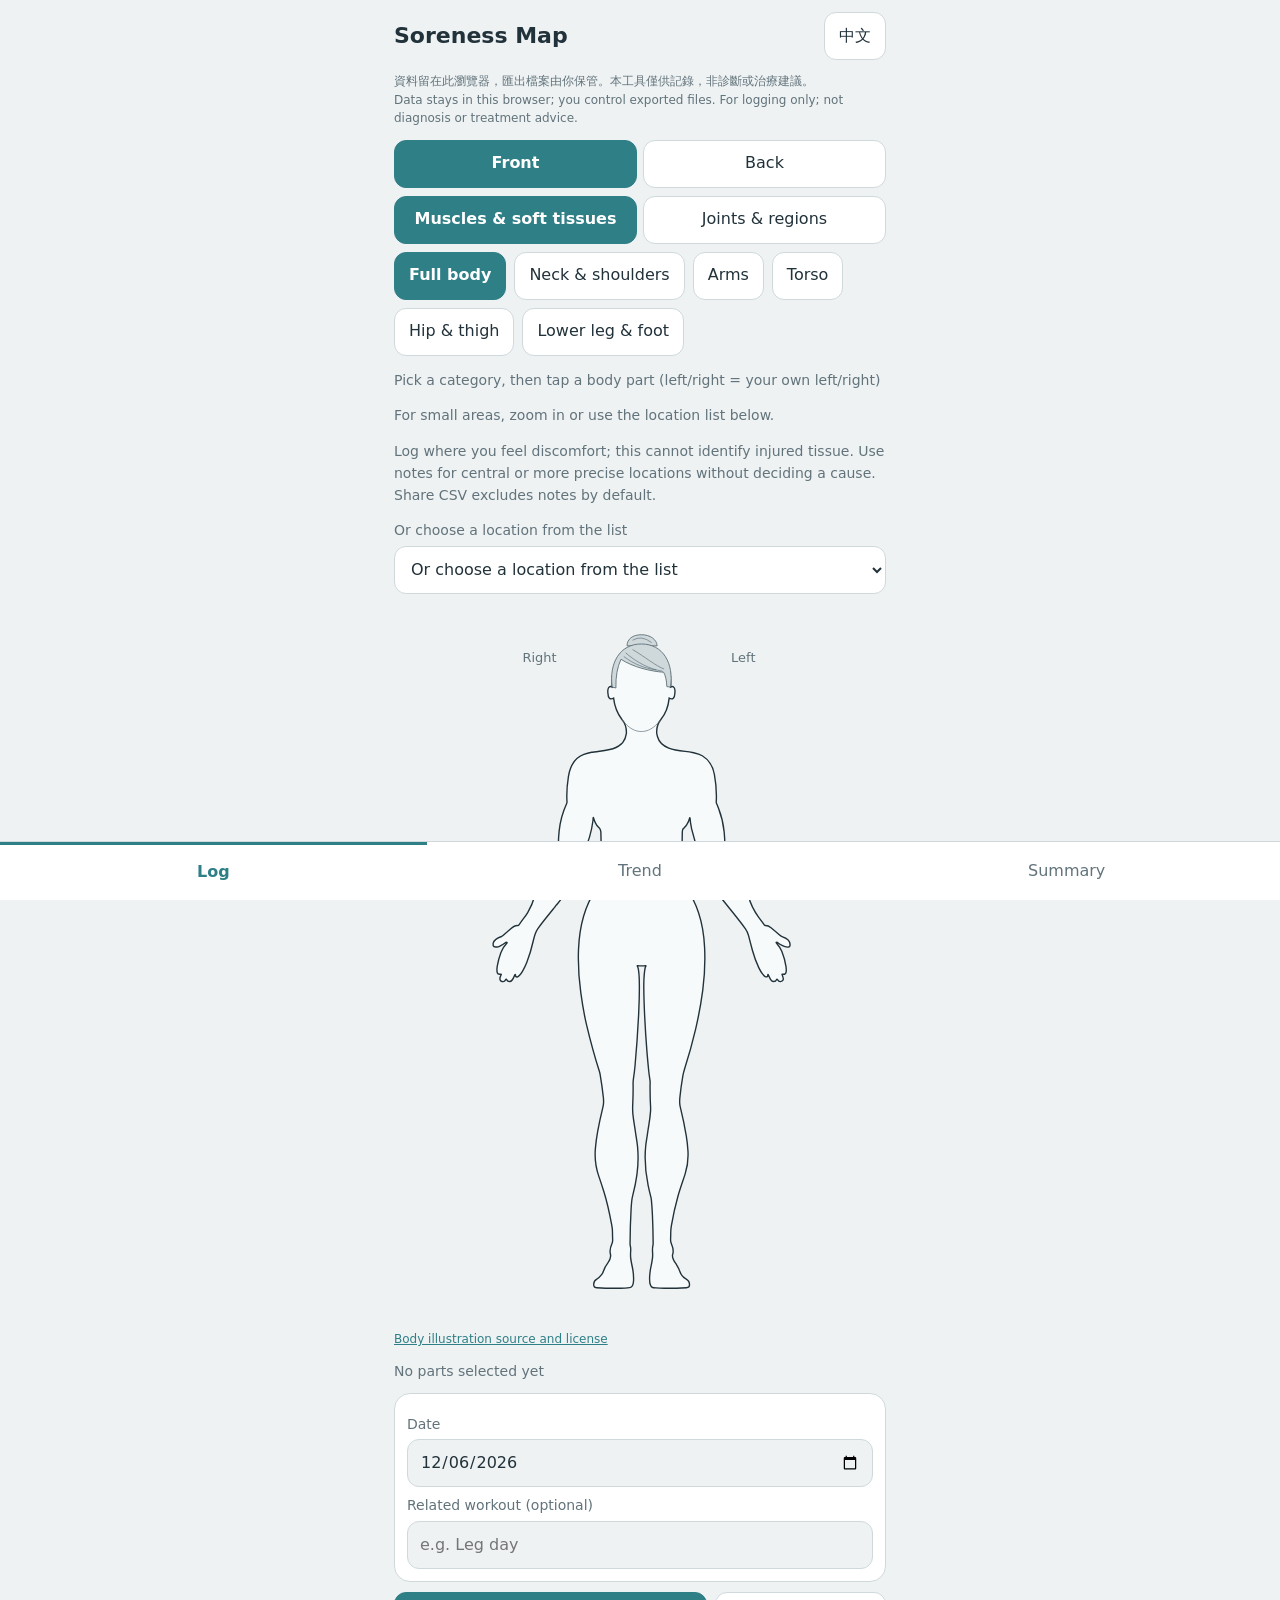
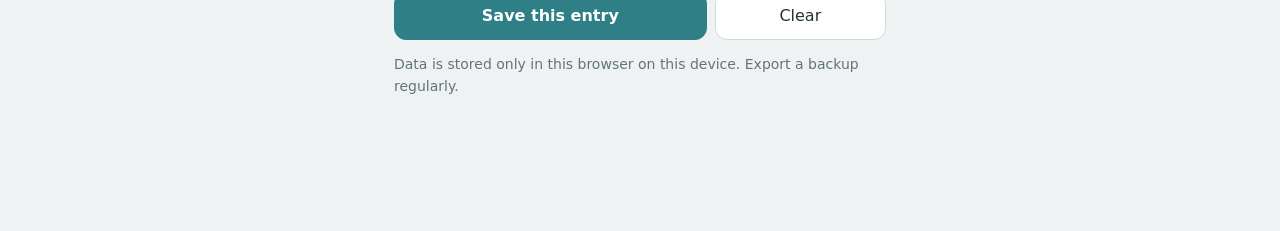
==== index.html @ a9f18563 "feat: replace severity buttons with adjustable slider" ====
<!DOCTYPE html>
<html lang="zh-Hant"><head><meta charset="utf-8">
<meta name="viewport" content="width=device-width, initial-scale=1, viewport-fit=cover">
<title>痠痛記錄 Soreness Map</title>
<style>
:root{--bg:#eef2f3;--card:#fff;--ink:#22323a;--mut:#62737b;--line:#cfd9dc;--acc:#2f7f86;--accT:#fff;--sil:#f7fafa;box-sizing:border-box;padding-top:env(safe-area-inset-top,0px);padding-bottom:env(safe-area-inset-bottom,0px)}
@media(prefers-color-scheme:dark){:root:not([data-theme="light"]){--bg:#121c1e;--card:#1b2a2d;--ink:#e6eff0;--mut:#9bb0b5;--line:#33484d;--acc:#5fc0c8;--accT:#0b1d20;--sil:#223437}}
:root[data-theme="dark"]{--bg:#121c1e;--card:#1b2a2d;--ink:#e6eff0;--mut:#9bb0b5;--line:#33484d;--acc:#5fc0c8;--accT:#0b1d20;--sil:#223437}
html{scroll-padding-top:env(safe-area-inset-top,0px)}
*{box-sizing:border-box}
body{margin:0;background:var(--bg);color:var(--ink);font:16px/1.55 "PingFang TC","Noto Sans TC","Microsoft JhengHei",system-ui,sans-serif}
main{max-width:520px;margin:0 auto;padding:12px 14px 120px}
h1{font-size:22px;margin:4px 0}h2{font-size:20px;margin:0 0 4px}
.top,.row{display:flex;gap:8px;align-items:center;justify-content:space-between}
.mut,label{color:var(--mut);font-size:14px}
label{display:block;margin:8px 0 4px}
button{font:inherit;color:var(--ink);border:1px solid var(--line);background:var(--card);border-radius:12px;min-height:48px;padding:0 14px}
button.pri,button.on{background:var(--acc);color:var(--accT);border-color:var(--acc);font-weight:600}
button:disabled{opacity:.4}
.seg{display:flex;gap:6px}.seg button{flex:1}
.card{background:var(--card);border:1px solid var(--line);border-radius:16px;padding:12px;margin:10px 0}
svg.body{width:100%;max-width:340px;display:block;margin:0 auto}
.p{cursor:pointer;stroke:var(--mut);stroke-width:1.2;vector-effect:non-scaling-stroke;stroke-dasharray:3 3;fill:var(--card);fill-opacity:.3}
.ro{pointer-events:none}
.p.has{stroke-dasharray:none;stroke:var(--ink);fill-opacity:.92}
g[data-k]:focus-visible{outline:3px solid var(--acc)}
nav{position:fixed;left:0;right:0;bottom:0;display:flex;background:var(--card);border-top:1px solid var(--line);padding-bottom:env(safe-area-inset-bottom,0px)}
nav button{flex:1;border:0;border-radius:0;min-height:58px;background:none;color:var(--mut)}
nav button.on{background:none;color:var(--acc);border-top:3px solid var(--acc)}
.veil{position:fixed;inset:0;background:#0006;z-index:19}
.sheet{position:fixed;left:0;right:0;bottom:0;z-index:20;max-width:560px;margin:0 auto;max-height:88vh;overflow:auto;background:var(--card);border-radius:20px 20px 0 0;padding:16px 16px calc(16px + env(safe-area-inset-bottom,0px));box-shadow:0 -8px 30px #0005}
.severity-value{font-size:28px;font-weight:700;text-align:center;margin:8px 0}.severity-controls{display:flex;align-items:center;gap:12px}.severity-controls button{flex:0 0 48px;padding:0;font-size:24px}.severity-controls input{flex:1;min-width:0;min-height:48px;padding:0;border:0;accent-color:var(--acc);background:transparent}.severity-ends{display:flex;justify-content:space-between;color:var(--mut);font-size:14px;margin:0 60px 12px}.severity-clear{width:100%}
.chips{display:flex;flex-wrap:wrap;gap:8px;margin:8px 0}
input,textarea,select{font:inherit;width:100%;min-height:48px;border:1px solid var(--line);border-radius:12px;padding:8px 12px;background:var(--bg);color:var(--ink)}
.rw{display:flex;gap:10px;padding:6px 0;border-top:1px solid var(--line)}
.dot{flex:none;width:34px;height:34px;border-radius:50%;display:grid;place-items:center;font-weight:700;color:#111}
.toast{position:fixed;top:calc(10px + env(safe-area-inset-top,0px));left:50%;transform:translateX(-50%);z-index:30;background:var(--ink);color:var(--bg);padding:8px 16px;border-radius:20px}
small{color:var(--mut)}

/* Artwork is decorative; interactive positions retain the original record keys. */
.body .art{fill:var(--sil);stroke:var(--mut);stroke-width:1.5;pointer-events:none}
.body .art.head{fill:none}
.body .outline{fill:var(--sil);stroke:var(--ink);stroke-width:3;pointer-events:none}
.body .hair{fill:var(--line);stroke:var(--mut);stroke-width:2;pointer-events:none}
.body .hair-lines{fill:none;stroke:var(--mut);stroke-width:1.5;pointer-events:none}
.body .map-hit{fill:transparent;stroke:none;vector-effect:non-scaling-stroke;cursor:pointer}
.body .map-hit.has{fill-opacity:.72;stroke:var(--ink);stroke-width:1}
.body g[data-k]:hover .map-hit:not(.has),.body g[data-k]:focus-visible .map-hit:not(.has){fill:var(--acc);fill-opacity:.18;stroke:var(--acc);stroke-width:1.5}
.body g[data-k]:focus-visible{outline:none}
.body g[data-k]:focus-visible .map-hit{stroke:var(--acc);stroke-width:2}
.map-list{margin:12px 0}.map-list select{background:var(--card)}
.map-candidates{border:2px solid var(--acc)}
button:focus-visible,select:focus-visible{outline:3px solid var(--acc);outline-offset:2px}
</style></head>
<body><main id="app"></main>
<script src="assets/female-map.js"></script>
<script>
const FA='M150 152C157 152 164 154 168 160L180 210C176 214 168 214 164 212C158 192 152 172 150 152Z',DL='M144 80C156 78 162 90 161 104C160 112 152 114 146 110C142 100 140 88 144 80Z';
const Z=[
['scm','F',[104,58,5,9]],
['traps','F','M108 62C122 65 138 68 150 76L142 86C130 80 118 74 108 72Z',126,74],
['chest','F','M102 82C116 78 130 84 140 92L139 112C128 122 112 122 102 116Z',120,102],
['deltoid','F',DL,152,96],
['biceps','F','M146 112C153 112 158 118 160 130L163 148C158 152 152 150 150 148C148 136 146 124 146 112Z',154,132],
['forearmF','F',FA,165,186],
['abs','F','M102 122C116 122 124 128 126 140L127 176C122 190 110 192 102 190Z',113,158],
['obliques','F','M127 128C134 126 138 122 139 116C138 140 134 160 132 178C129 184 127 184 127 178Z',133,150],
['hipFlexor','F','M102 192C116 192 128 190 134 196C138 204 138 214 136 220C124 224 112 222 102 222Z',120,208],
['quads','F','M112 224C122 224 130 223 133 226C136 248 135 272 133 298C126 304 118 304 112 298C110 270 110 245 112 224Z',123,262],
['adductors','F','M102 224L111 226C110 250 110 275 109 298C106 298 104 280 103 262C102 250 101 238 102 224Z',106,262],
['itBand','F','M133 226C137 224 141 222 141 226C142 250 140 276 137 298C136 300 134 300 133 298C135 272 136 248 133 226Z',138,262],
['shin','F','M114 328C122 326 130 326 132 330C133 350 132 370 130 388C124 390 118 390 114 388C112 370 112 348 114 328Z',122,358],
['traps','B','M101 60C116 64 134 68 148 78L138 94C124 92 110 86 101 90Z',122,78],
['rhomboid','B','M102 96C110 96 118 98 126 102L124 126C116 130 108 128 102 128Z',113,113],
['lats','B','M132 128C138 128 139 118 139 116C138 140 134 162 131 176C122 180 114 176 112 170C116 156 122 140 132 128Z',128,152],
['erector','B','M101 130C108 130 112 140 114 156C114 170 112 182 108 192L101 196Z',107,165],
['rearDelt','B',DL,152,96],
['rotator','B','M126 90C134 88 140 90 141 96L139 108C134 110 128 108 126 104Z',133,99],
['triceps','B','M146 106C153 108 158 114 160 128L164 148C158 152 152 150 150 146C148 134 146 120 146 106Z',154,128],
['forearmE','B',FA,165,186],
['gluteMax','B','M101 196C114 190 130 192 138 202C142 214 138 226 130 232C118 236 108 232 101 226Z',120,216],
['gluteMed','B','M118 190C128 188 136 192 140 198C140 202 136 204 130 200C124 196 120 194 118 190Z',130,196],
['hamstrings','B','M104 236C114 236 128 236 136 234C140 256 138 280 134 298C124 304 114 304 108 298C106 276 104 254 104 236Z',120,268],
['calf','B','M112 322C122 320 132 322 135 328C139 346 136 364 130 376C124 380 118 380 114 376C110 360 110 340 112 322Z',123,350],
['achilles','B','M118 378C122 380 126 380 128 378L127 394C124 396 121 396 119 394Z',123,388],
['jNeck','FB',[104,57,8,9]],['jShoulder','FB',[152,90,11,11]],['jElbow','FB',[160,158,9,10]],['jWrist','FB',[174,222,7,7]],['jHand','FB',[178,243,8,10]],
['jThoracic','B',[108,112,9,18]],['jLumbar','B',[106,166,10,13]],['jSI','B',[112,192,9,8]],['jHip','F',[126,202,12,12]],
['jKnee','FB',[122,310,12,12]],['jAnkle','FB',[122,387,9,7]],['jFoot','FB',[126,400,13,5]]];
const N={scm:['頸前側','Front neck'],traps:['頸肩上側（上斜方肌）','Upper neck & shoulder (upper traps)'],chest:['胸肌','Chest'],deltoid:['三角肌','Deltoid'],biceps:['肱二頭肌','Biceps'],forearmF:['前臂屈肌','Forearm flexors'],abs:['腹肌','Abs'],obliques:['腹斜肌','Obliques'],hipFlexor:['髖前側（髖屈肌）','Front hip (hip flexors)'],quads:['股四頭肌','Quads'],adductors:['大腿內側','Inner thigh'],itBand:['大腿外側（髂脛束附近）','Outer thigh (near IT band)'],shin:['小腿前側','Front lower leg'],rhomboid:['肩胛內側（菱形肌）','Inner shoulder blade (rhomboids)'],lats:['背闊肌','Lats'],erector:['脊柱兩側（豎脊肌）','Along spine (erector spinae)'],rearDelt:['後三角肌','Rear delt'],rotator:['肩後側（旋轉肌群）','Back shoulder (rotator cuff)'],triceps:['肱三頭肌','Triceps'],forearmE:['前臂伸肌','Forearm extensors'],gluteMax:['臀大肌','Glute max'],gluteMed:['臀中肌','Glute med'],hamstrings:['腿後肌','Hamstrings'],calf:['小腿肌','Calf'],achilles:['腳跟後側（阿基里斯腱）','Back heel (Achilles tendon)'],
jNeck:['頸部','Neck'],jShoulder:['肩關節','Shoulder'],jElbow:['手肘','Elbow'],jWrist:['手腕','Wrist'],jHand:['手','Hand'],jThoracic:['上背區域','Upper back'],jLumbar:['下背區域','Lower back'],jSI:['骨盆後側（薦髂附近）','Back pelvis (near SI joint)'],jHip:['髖關節','Hip'],jKnee:['膝','Knee'],jAnkle:['腳踝','Ankle'],jFoot:['足部','Foot']};
const TY=['sore','pain','tight','sharp','numb'],isJ=k=>k[0]=='j',KS=[...new Set(Z.map(z=>z[0]))].flatMap(id=>['R','L'].map(s=>id+'.'+s));
const ZM=[['0 0 200 410','zAll'],['30 35 140 100','zNeck'],['5 95 190 165','zArm'],['40 95 120 140','zTorso'],['40 185 120 150','zHip'],['40 290 120 120','zLeg']];
const T={zh:{title:'痠痛記錄',muscles:'肌肉與軟組織',joints:'關節與區域',zAll:'全身',zNeck:'頸與肩',zArm:'手臂',zTorso:'軀幹',zHip:'髖與大腿',zLeg:'小腿與腳',rec:'記錄',trend:'趨勢',sum:'總結',front:'正面',back:'背面',hint:'先選分類，再點身體部位（左右＝你自己的左右）',date:'日期',workout:'相關訓練（選填）',wph:'例如：腿推日',save:'儲存這次紀錄',clear:'清除',none:'尚未選擇部位',sev:'不舒服程度（1–10）',scale:'1–3 輕微、4–6 中等、7–10 嚴重',type:'類型',note:'備註（選填）',done:'完成',sore:'痠',pain:'痛',tight:'緊繃',sharp:'刺痛',numb:'麻',L:'左',R:'右',draft:'目前草稿',days:'天',part:'部位',empty:'這個區間還沒有紀錄',hist:'歷史紀錄',del:'刪除',cf:'再按一次刪除',exp:'匯出',imp:'匯入 JSON',nodl:'此環境無法下載檔案',shot:'請截圖這個畫面，分享給教練或物理治療師',ok:'已匯入',bad:'檔案格式不正確',bk:'資料只存在這個裝置的瀏覽器裡，請定期匯出備份。',saved:'已儲存',parts:'個部位'},
en:{title:'Soreness Map',muscles:'Muscles & soft tissues',joints:'Joints & regions',zAll:'Full body',zNeck:'Neck & shoulders',zArm:'Arms',zTorso:'Torso',zHip:'Hip & thigh',zLeg:'Lower leg & foot',rec:'Log',trend:'Trend',sum:'Summary',front:'Front',back:'Back',hint:'Pick a category, then tap a body part (left/right = your own left/right)',date:'Date',workout:'Related workout (optional)',wph:'e.g. Leg day',save:'Save this entry',clear:'Clear',none:'No parts selected yet',sev:'Discomfort level (1–10)',scale:'1–3 mild, 4–6 moderate, 7–10 severe',type:'Type',note:'Note (optional)',done:'Done',sore:'Sore',pain:'Pain',tight:'Tight',sharp:'Sharp',numb:'Numb',L:'Left ',R:'Right ',draft:'Current draft',days:'days',part:'Part',empty:'No entries in this range yet',hist:'History',del:'Delete',cf:'Tap again to delete',exp:'Export',imp:'Import JSON',nodl:'File downloads are unavailable here',shot:'Take a screenshot of this screen to share with your trainer or physical therapist',ok:'Imported',bad:'That file isn’t a valid export',bk:'Data is stored only in this browser on this device. Export a backup regularly.',saved:'Saved',parts:'parts'}};
Object.assign(T.zh,{unrated:'尚未評分',mild:'輕微',moderate:'中等',severe:'嚴重',less:'降低不舒服程度',more:'提高不舒服程度',sliderHint:'拖曳滑桿或按＋開始評分；尚未操作不會記錄分數。'});
Object.assign(T.en,{unrated:'Not rated',mild:'Mild',moderate:'Moderate',severe:'Severe',less:'Decrease discomfort level',more:'Increase discomfort level',sliderHint:'Drag the slider or press + to rate. No score is recorded until you act.'});
Object.assign(T.zh,{clearPart:'清除此部位',locationHint:'記錄感覺位置，不能判定受傷組織。中央或更細的位置請先備註，不需判定病因；分享用 CSV 預設不含備註。',trendHint:'只顯示已記錄部位的分數；空白與舊紀錄的 0 不代表沒有不適。圓點是各次紀錄，未連線，不代表連續量測。',trendEmpty:'這個區間沒有此部位的有效分數紀錄',backup:'完整備份（含訓練文字與備註）',backupHint:'JSON 可還原完整歷史；完整 CSV 供閱讀，不能還原。',shareCSV:'分享用 CSV',shareStart:'起始日期（留空＝不限）',shareEnd:'結束日期（留空＝不限）',shareText:'包含訓練文字與備註（可能含敏感資訊）',shareHint:'僅匯出已儲存的歷史，不含目前草稿；預設排除訓練文字與備註。下載到本機，不會自動上傳 Google；CSV 不能還原，請另存完整 JSON 備份。',shareReady:'可匯出 {entries} 筆紀錄、{rows} 列部位資料',shareInvalid:'請輸入有效日期，且起始日期不可晚於結束日期。',shareEmpty:'所選日期沒有可匯出的部位紀錄。'});
Object.assign(T.en,{clearPart:'Clear this part',locationHint:'Log where you feel discomfort; this cannot identify injured tissue. Use notes for central or more precise locations without deciding a cause. Share CSV excludes notes by default.',trendHint:'Only recorded scores for this part appear. Missing values and legacy 0 values do not mean no discomfort. Dots are not connected; no continuous measurements are implied.',trendEmpty:'No recorded scores for this part in this range',backup:'Full backup (includes workout text and notes)',backupHint:'JSON restores full history. Full CSV is for reading and cannot restore data.',shareCSV:'Share CSV',shareStart:'Start date (blank = no limit)',shareEnd:'End date (blank = no limit)',shareText:'Include workout text and notes (may contain sensitive information)',shareHint:'Exports saved history only, without the current draft. Workout text and notes are excluded by default. Downloads locally and does not upload to Google. CSV cannot restore data; keep a full JSON backup.',shareReady:'Ready: {entries} entries, {rows} part rows',shareInvalid:'Enter valid dates with the start on or before the end.',shareEmpty:'No part records to export for these dates.'});
Object.assign(T.zh,{choosePosition:'或用清單選擇位置',mapLabel:'女性人體位置示意',mapMiss:'此處沒有可選位置，請切換分類、放大或使用位置清單。',mapHint:'小部位可先放大，或用下方位置清單精確選取。',mapUnavailable:'人體圖未載入，請使用位置清單；紀錄與備份功能仍可使用。',candidateTitle:'此處有多個位置，請確認要記錄哪一個',artCredit:'人體圖來源與授權'});
Object.assign(T.en,{choosePosition:'Or choose a location from the list',mapLabel:'Female body location illustration',mapMiss:'No selectable location here. Change category, zoom in, or use the location list.',mapHint:'For small areas, zoom in or use the location list below.',mapUnavailable:'The body illustration could not load. Use the location list; logging and backups remain available.',candidateTitle:'Several locations overlap here. Choose the one to record.',artCredit:'Body illustration source and license'});
const K='bodymap.v1',DK='bodymap.draft',LK='bodymap.lang';
const ld=(k,d)=>{try{const raw=localStorage.getItem(k);return raw===null?d:JSON.parse(raw)}catch{blockedWrites.add(k);return d}};
const blockedWrites=new Set(),failedWrites=new Set();
const sv=(k,v)=>{if(blockedWrites.has(k))return false;try{localStorage.setItem(k,JSON.stringify(v));failedWrites.delete(k);return true}catch{failedWrites.add(k);return false}};
const today=()=>{const d=new Date();return new Date(d-d.getTimezoneOffset()*6e4).toISOString().slice(0,10)};
const newDraft=()=>({date:today(),workout:'',parts:{}});
const S={lang:ld(LK,(navigator.language||'').startsWith('zh')?'zh':'en')==='en'?'en':'zh',tab:'rec',view:'F',sel:null,draft:ld(DK,newDraft()),entries:ld(K,[]),sumId:'draft',tp:'jKnee.R',layer:'m',zoom:0,range:30,mapCandidates:[],focusReturn:null,focusCandidates:false,share:{start:'',end:'',text:false},msg:'',cf:null,dl:typeof Blob==='function'&&typeof URL.createObjectURL==='function'};
const MAP={neck:'jNeck',shoulder:'jShoulder',scapula:'rhomboid',upperBack:'jThoracic',lowerBack:'jLumbar',elbow:'jElbow',hip:'jHip',glute:'gluteMax',thighF:'quads',thighB:'hamstrings',knee:'jKnee',ankle:'jAnkle'};
const mig=o=>Object.fromEntries(Object.entries(o).map(([k,v])=>{const[p,s]=k.split('.');return[(MAP[p]||p)+'.'+s,v]}));
// Validate both file imports and persisted data before they reach HTML/SVG rendering.
const isRecord=x=>x!==null&&typeof x==='object'&&!Array.isArray(x);
function validDate(value){
 if(typeof value!=='string'||!/^\d{4}-\d{2}-\d{2}$/.test(value))return false;
 const d=new Date(value+'T00:00:00Z');return Number.isFinite(d.getTime())&&d.toISOString().slice(0,10)===value;
}
function normalizeEntry(entry,draft=false){
 if(!isRecord(entry)||!validDate(entry.date)||typeof entry.workout!=='string'||!isRecord(entry.parts))throw Error('Invalid entry');
 if(!draft&&(!Number.isSafeInteger(entry.id)||entry.id<0))throw Error('Invalid id');
 const parts={};
 for(const [key,value] of Object.entries(entry.parts)){
  const [part,side,...extra]=key.split('.'),mapped=(Object.hasOwn(MAP,part)?MAP[part]:part)+'.'+side;
  if(extra.length||!KS.includes(mapped)||Object.hasOwn(parts,mapped)||!isRecord(value)||!Number.isInteger(value.s)||value.s<0||value.s>10||!Array.isArray(value.t)||value.t.some(type=>!TY.includes(type))||typeof value.n!=='string')throw Error('Invalid part');
  parts[mapped]={s:value.s,t:[...new Set(value.t)],n:value.n};
 }
 return {...(draft?{}:{id:entry.id}),date:entry.date,workout:entry.workout,parts};
}
function parseImport(value){
 const list=Array.isArray(value)?value:isRecord(value)&&(value.v===undefined||value.v===1)?value.entries:null;
 if(!Array.isArray(list))throw Error('Invalid export');
 const entries=list.map(entry=>normalizeEntry(entry)),ids=new Set();
 for(const entry of entries){if(ids.has(entry.id))throw Error('Duplicate id');ids.add(entry.id)}
 return entries;
}
try{S.entries=parseImport(S.entries)}catch{S.entries=[];blockedWrites.add(K)}
try{S.draft=normalizeEntry(S.draft,true)}catch{S.draft=newDraft();blockedWrites.add(DK)}

const i=k=>T[S.lang][k],esc=s=>String(s).replace(/[&<>"]/g,c=>({'&':'&amp;','<':'&lt;','>':'&gt;','"':'&quot;'}[c]));
const col=s=>`hsl(${125-s*12.5},70%,55%)`;
const name=k=>{const[p,s]=k.split('.');return i(s)+N[p][S.lang=='zh'?0:1]};
const persist=()=>{const entries=sv(K,S.entries),draft=sv(DK,S.draft);updateStorageWarning();return {entries,draft}};
function storageWarning(){
 const blocked=blockedWrites.size?`<p>瀏覽器內既有資料無法安全讀取或格式異常，原資料已保留，停止覆寫該欄位。請先備份原始網站資料，確認備份後再清除網站資料重新開始。<br>Existing browser data could not be safely read or is invalid. It has been preserved and will not be overwritten. Back up the original site data before clearing site data to start again.</p>`:'';
 const failed=failedWrites.size?`<p>瀏覽器未能保存部分變更，可能是儲存空間不足或權限限制。請勿重新整理或關閉頁面；先匯出備份，再排除限制並重試。<br>The browser could not save some changes, possibly because storage is full or restricted. Keep this page open, export a backup, then resolve the restriction and retry.</p>`:'';
 if(!blocked&&!failed)return '';
 return `<div role="alert" class="card">${blocked}${failed}<p>目前頁面中的資料不一定已持久保存。請到「趨勢」匯出目前歷史；未儲存草稿請另行匯出。<br>Data on this page may not be saved permanently. Export current history from Trend and export any unsaved draft separately.</p>${S.dl&&active(S.draft.parts).length?`<button data-a="exd">匯出目前草稿 JSON / Export current draft JSON</button>`:''}</div>`;
}
function updateStorageWarning(){const node=document.getElementById('storage-status');if(node)node.innerHTML=storageWarning()}
const px=(dx,v,s)=>(v=='F')===(s=='R')?100-dx:100+dx;
const femaleMap=typeof window!=='undefined'?window.FEMALE_MAP:null;
const mapAvailable=!!(femaleMap&&Array.isArray(femaleMap.locations)&&['F','B'].every(v=>femaleMap.views?.[v]&&typeof femaleMap.views[v].outline==='string'&&Array.isArray(femaleMap.views[v].art)&&femaleMap.zooms?.[v]?.length===6));
const visibleLocations=(v,layer=S.layer)=>Z.filter(z=>z[1].includes(v)&&(isJ(z[0])?'j':'m')===layer).flatMap(z=>['R','L'].map(side=>z[0]+'.'+side));
function openPart(key,trigger){if(!KS.includes(key))return;S.sel=key;S.mapCandidates=[];S.focusCandidates=false;S.focusReturn=trigger||`g[data-location="${key}"]`}
function locationChoices(){const keys=visibleLocations(S.view);
return `<div class="map-list"><label for="map-part">${i('choosePosition')}</label><select id="map-part"><option value="">${i('choosePosition')}</option>${keys.map(k=>`<option value="${k}">${name(k)}${S.draft.parts[k]?.s>0?' · '+S.draft.parts[k].s+'/10':''}</option>`).join('')}</select></div>`}
function body(v,data,tap){
 if(!mapAvailable)return `<p role="status" class="mut">${i('mapUnavailable')}</p>`;
 const view=femaleMap.views[v],locations=femaleMap.locations.filter(p=>p.view===v);
 const decoration=`<path class="outline" d="${view.outline}"/>${view.hairBack?`<path class="hair" d="${view.hairBack}"/>`:''}${view.art.map(a=>`<path class="art ${a.slug==='head'?'head':''}" d="${a.path}"/>`).join('')}${view.hairFront?`<path class="hair" d="${view.hairFront}"/>`:''}${(view.hairLines||[]).map(d=>`<path class="hair-lines" d="${d}"/>`).join('')}`;
 const regions=locations.map(p=>{const k=p.id+'.'+p.side,d=data[k],on=d&&d.s>0,cur=tap&&(isJ(p.id)?'j':'m')===S.layer;if(!on&&!cur)return '';
 const attrs=cur?`data-k="${k}" data-location="${k}" tabindex="0" role="button" aria-label="${name(k)}${on?' '+d.s+'/10':''}"`:'class="ro"';
 return `<g ${attrs}><path class="map-hit${on?' has':''}"${cur?' data-hit="true"':''} d="${p.path}"${on?` style="fill:${col(d.s)}"`:''}/>${on?`<text x="${p.labelPoint[0]}" y="${p.labelPoint[1]}" text-anchor="middle" dominant-baseline="middle" font-size="${tap?30:64}" font-weight="700" fill="#111" stroke="#fff" stroke-width="1" paint-order="stroke" pointer-events="none">${d.s}</text>`:''}</g>`;
 }).join('');
 const sides=(!tap||S.zoom===0)?['R','L'].map(side=>`<text x="${(v==='F'?320:1140)+((v==='F')===(side==='R')?-220:220)}" y="80" text-anchor="middle" font-size="28" fill="var(--mut)" pointer-events="none">${i(side)}</text>`).join(''):'';
 return `<svg class="body" data-map="${v}" viewBox="${tap?femaleMap.zooms[v][S.zoom]:view.viewBox}" role="group" aria-label="${i(v==='F'?'front':'back')} · ${i('mapLabel')}">${decoration}${regions}${sides}</svg>`;
}
function mapCandidates(){const keys=S.mapCandidates.filter(k=>visibleLocations(S.view).includes(k));return keys.length>1?`<div class="card map-candidates" role="group" aria-label="${i('candidateTitle')}"><p role="status">${i('candidateTitle')}</p><div class="chips">${keys.map(k=>`<button data-k="${k}">${name(k)}</button>`).join('')}</div></div>`:''}
const active=o=>Object.entries(o).filter(([,d])=>d.s>0).sort((a,b)=>b[1].s-a[1].s);
function rec(){const a=active(S.draft.parts);
return `<div class="seg">${['F','B'].map(v=>`<button data-a="view" data-v="${v}" class="${S.view==v?'on':''}">${i(v=='F'?'front':'back')}</button>`).join('')}</div><div class="seg" style="margin-top:8px">${[['m','muscles'],['j','joints']].map(([v,l])=>`<button data-a="layer" data-v="${v}" class="${S.layer==v?'on':''}">${i(l)}</button>`).join('')}</div><div class="chips">${ZM.map((z,n)=>`<button data-a="zoom" data-v="${n}" class="${S.zoom==n?'on':''}">${i(z[1])}</button>`).join('')}</div><p class="mut">${i('hint')}</p><p class="mut">${i('mapHint')}</p><p class="mut">${i('locationHint')}</p>${locationChoices()}${mapCandidates()}${body(S.view,S.draft.parts,1)}<p class="mut" style="font-size:12px"><a href="THIRD-PARTY-NOTICES.md" style="color:var(--acc)">${i('artCredit')}</a></p>
<div class="chips">${a.length?a.map(([k,d])=>`<button data-k="${k}" style="border-left:8px solid ${col(d.s)}">${name(k)} ${d.s}/10</button>`).join(''):`<span class="mut">${i('none')}</span>`}</div>
<div class="card"><label>${i('date')}</label><input type="date" id="dt" value="${S.draft.date}"><label>${i('workout')}</label><input id="wo" placeholder="${i('wph')}" value="${esc(S.draft.workout)}"></div>
<div class="row"><button class="pri" data-a="save" style="flex:2">${i('save')}</button><button data-a="clr" style="flex:1">${i('clear')}</button></div><p class="mut">${i('bk')}</p>`}
function severityText(value){return value>0?`${value}/10 · ${i(value<=3?'mild':value<=6?'moderate':'severe')}`:i('unrated')}
// Update the dialog in place: replacing the range node during input interrupts dragging/focus.
function rateSeverity(value){
 const n=Number(value);if(!S.sel||!Number.isInteger(n)||n<1||n>10)return;
 setP(S.sel,d=>{d.s=n});
 const range=document.getElementById('severity-slider'),readout=document.getElementById('severity-value');
 if(range){range.value=String(n);range.setAttribute('aria-valuetext',severityText(n));range.style.accentColor=col(n)}
 if(readout){readout.textContent=severityText(n);readout.style.color=col(n)}
 if(typeof document.querySelectorAll==='function'){
  document.querySelectorAll('.sheet [data-a="stepSev"]').forEach(b=>{b.setAttribute('aria-disabled',String(Number(b.dataset.v)<0?n<=1:n>=10))});
  document.querySelectorAll('.sheet [data-a="ty"],.sheet textarea').forEach(c=>{c.disabled=false});
 }
}
function sheet(){const k=S.sel,d=S.draft.parts[k]||{s:0,t:[],n:''},z=d.s>0;
return `<div class="veil" data-a="close"></div><div class="sheet" role="dialog" aria-modal="true" aria-labelledby="part-title"><h2 id="part-title" tabindex="-1">${name(k)}</h2><p>${i('sev')}<br><small>${i('scale')}</small></p>
<p id="severity-value" class="severity-value" style="color:${z?col(d.s):'var(--ink)'}" aria-live="polite">${severityText(d.s)}</p><div class="severity-controls"><button data-a="stepSev" data-v="-1" aria-label="${i('less')}" aria-disabled="${d.s<=1}">−</button><input type="range" id="severity-slider" min="1" max="10" step="1" style="accent-color:${z?col(d.s):'var(--acc)'}" value="${z?d.s:1}" aria-label="${i('sev')}" aria-valuetext="${severityText(d.s)}" aria-describedby="severity-hint"><button data-a="stepSev" data-v="1" aria-label="${i('more')}" aria-disabled="${d.s>=10}">＋</button></div><div class="severity-ends"><span>1</span><span>10</span></div><p id="severity-hint" class="mut">${i('sliderHint')}</p><button class="severity-clear" data-a="sev" data-v="0">${i('clearPart')}</button>
<p>${i('type')}</p><div class="chips">${TY.map(y=>`<button data-a="ty" data-v="${y}" ${z?'':'disabled'} class="${d.t.includes(y)?'on':''}">${i(y)}</button>`).join('')}</div>
<p>${i('note')}</p><textarea id="nt" rows="2" ${z?'':'disabled'}>${esc(d.n)}</textarea><button class="pri" data-a="close" style="width:100%;margin-top:12px">${i('done')}</button></div>`}
function sum(){const e=S.sumId=='draft'?S.draft:S.entries.find(x=>x.id==S.sumId)||S.draft,sep=S.lang=='zh'?'、':', ';
const rows=active(e.parts).map(([k,d])=>`<div class="rw"><span class="dot" style="background:${col(d.s)}">${d.s}</span><div><b>${name(k)}</b> ${d.t.map(i).join(sep)}${d.n?`<br><small>${esc(d.n)}</small>`:''}</div></div>`).join('');
return `<select id="sm"><option value="draft">${i('draft')}</option>${[...S.entries].reverse().map(x=>`<option value="${x.id}" ${x.id==S.sumId?'selected':''}>${x.date} ${esc(x.workout)}</option>`).join('')}</select>
<div class="card"><div class="row"><b>${e.date}</b><span>${esc(e.workout)}</span></div><div class="row"><div style="flex:1">${body('F',e.parts)}<p class="mut" style="text-align:center;margin:0">${i('front')}</p></div><div style="flex:1">${body('B',e.parts)}<p class="mut" style="text-align:center;margin:0">${i('back')}</p></div></div>${rows||`<p class="mut">${i('none')}</p>`}</div><p class="mut">${i('shot')}</p>`}
function trend(){const end=new Date(),t1=new Date(end.getFullYear(),end.getMonth(),end.getDate()).getTime(),t0=new Date(end.getFullYear(),end.getMonth(),end.getDate()-S.range+1).getTime(),X=d=>24+Math.max(0,(new Date(d+'T00:00:00')-t0)/(t1-t0))*290,Y=s=>150-s*13;
const pts=trendPoints(S.entries,S.tp,t0,t1);
const g=[0,5,10].map(v=>`<line x1="24" x2="316" y1="${Y(v)}" y2="${Y(v)}" stroke="var(--line)"/><text x="18" y="${Y(v)+4}" text-anchor="end" font-size="11" fill="var(--mut)">${v}</text>`).join('');
const ch=pts.length?`<svg viewBox="0 0 330 185" style="width:100%">${g}${pts.map(p=>`<circle cx="${X(p.d)}" cy="${Y(p.s)}" r="6" fill="${p.s?col(p.s):'var(--mut)'}" stroke="var(--ink)"/>`).join('')}<text x="24" y="176" font-size="11" fill="var(--mut)">${new Date(t0).toLocaleDateString('sv-SE').slice(5)}</text><text x="316" y="176" text-anchor="end" font-size="11" fill="var(--mut)">${today().slice(5)}</text></svg>`:`<p class="mut">${i('trendEmpty')}</p>`;
return `<label>${i('part')}</label><select id="tp">${[['muscles',KS.filter(k=>!isJ(k))],['joints',KS.filter(isJ)]].map(([g,a])=>`<optgroup label="${i(g)}">${a.map(k=>`<option value="${k}" ${k==S.tp?'selected':''}>${name(k)}</option>`).join('')}</optgroup>`).join('')}</select>
<div class="seg" style="margin-top:8px">${[7,30,90].map(n=>`<button data-a="rg" data-v="${n}" class="${S.range==n?'on':''}">${n} ${i('days')}</button>`).join('')}</div><div class="card">${ch}<p class="mut">${i('trendHint')}</p></div>
<div class="card"><b>${i('hist')} (${S.entries.length})</b>${[...S.entries].reverse().map(e=>`<div class="rw" style="align-items:center"><div style="flex:1">${e.date} ${esc(e.workout)}<br><small>${active(e.parts).length} ${i('parts')}</small></div><button data-a="del" data-v="${e.id}">${S.cf==e.id?i('cf'):i('del')}</button></div>`).join('')}</div>
${sharePanel()}<div class="card"><b>${i('backup')}</b><p class="mut">${i('backupHint')}</p><div class="row">${S.dl?`<button data-a="exj" style="flex:1">${i('exp')} JSON</button><button data-a="exc" style="flex:1">${i('exp')} CSV</button>`:''}<button data-a="imp" style="flex:1">${i('imp')}</button></div>${S.dl?'':`<p class="mut">${i('nodl')}</p>`}<input type="file" id="fi" accept=".json,application/json" hidden></div>`}
// Unrecorded and legacy zero values are missing observations, never recovery scores.
function trendPoints(entries,part,start,end){return entries.filter(e=>{const time=new Date(e.date+'T00:00:00').getTime(),d=e.parts[part];return time>=start&&time<=end&&d&&Number.isInteger(d.s)&&d.s>0&&d.s<=10}).map(e=>({d:e.date,s:e.parts[part].s}))}
// Sharing is separate from lossless backups. Its controls live only in page memory.
function shareExport(entries,options,lang){
 const {start,end,text}=options;
 if(options.startInvalid||options.endInvalid||(start&&!validDate(start))||(end&&!validDate(end))||(start&&end&&start>end))return {error:'shareInvalid',rows:[],entries:0};
 const rows=[['schema_version','entry_id','part_id','side','part_name','severity','types','date',...(text?['workout','note']:[])]];let count=0;
 for(const e of entries){if((start&&e.date<start)||(end&&e.date>end))continue;const parts=active(e.parts);if(parts.length)count++;
  for(const [key,d] of parts){const [part,side]=key.split('.');rows.push([1,e.id,part,side,N[part][lang==='zh'?0:1],d.s,d.t.map(type=>T[lang][type]).join(' | '),e.date,...(text?[e.workout,d.n]:[])])}
 }
 return {error:rows.length===1?'shareEmpty':null,rows,entries:count};
}
function sharePanel(){const result=shareExport(S.entries,S.share,S.lang),message=result.error?i(result.error):i('shareReady').replace('{entries}',result.entries).replace('{rows}',result.rows.length-1);
 return `<div class="card"><b>${i('shareCSV')}</b><p class="mut">${i('shareHint')}</p><label for="share-start">${i('shareStart')}</label><input id="share-start" type="date" value="${esc(S.share.start)}"><label for="share-end">${i('shareEnd')}</label><input id="share-end" type="date" value="${esc(S.share.end)}"><label style="display:flex;align-items:center;gap:8px"><input id="share-text" type="checkbox" style="width:22px;min-height:22px;flex:none" ${S.share.text?'checked':''}>${i('shareText')}</label><p id="share-preview" class="mut" aria-live="polite">${message}</p>${S.dl?`<button data-a="exs" ${result.error?'disabled':''}>${i('exp')} ${i('shareCSV')}</button>`:`<p class="mut">${i('nodl')}</p>`}</div>`;
}
function render(){const hadSheet=typeof document.querySelector==='function'&&!!document.querySelector('.sheet');const focused=document.activeElement,wasSheet=!!(focused&&focused.closest('.sheet')),focusAction=wasSheet?focused.dataset?.a:null,focusValue=wasSheet?focused.dataset?.v:null;const v={rec,trend,sum}[S.tab]();document.documentElement.lang=S.lang=='zh'?'zh-Hant':'en';
document.getElementById('app').innerHTML=`<div id="page-content"${S.sel?' inert':''}>`+(S.msg?`<div class="toast" role="status">${S.msg}</div>`:'')+`<div class="top"><h1>${i('title')}</h1><button data-a="lang">${S.lang=='zh'?'EN':'中文'}</button></div>`+`<p class="mut" style="font-size:12px">資料留在此瀏覽器，匯出檔案由你保管。本工具僅供記錄，非診斷或治療建議。<br>Data stays in this browser; you control exported files. For logging only; not diagnosis or treatment advice.</p>`+`<div id="storage-status">${storageWarning()}</div>`+v+`<nav>${['rec','trend','sum'].map(t=>`<button data-a="tab" data-v="${t}" class="${S.tab==t?'on':''}">${i(t)}</button>`).join('')}</nav>`+'</div>'+(S.sel?sheet():'');
 if(typeof document.querySelector==='function'){if(S.sel){const selector=focusAction?`.sheet [data-a="${focusAction}"]${focusValue!==undefined?`[data-v="${focusValue}"]`:''}`:'#part-title';(document.querySelector(selector)||document.getElementById('part-title'))?.focus()}else if(wasSheet||hadSheet)(document.querySelector(S.focusReturn||'#map-part')||document.getElementById('map-part'))?.focus();else if(S.focusCandidates){document.querySelector('.map-candidates button')?.focus();S.focusCandidates=false}}
}

function toast(m){S.msg=m;render();setTimeout(()=>{S.msg='';render()},2200)}
function setP(k,f){const d=S.draft.parts[k]||(S.draft.parts[k]={s:0,t:[],n:''});f(d);if(!d.s)delete S.draft.parts[k];persist()}
const csvCell=value=>{let text=String(value);if(/^[\s\uFEFF]*[=+@-]|^[\t\r\n]/.test(text))text="'"+text;return '"'+text.replace(/"/g,'""')+'"'};
async function exp(kind){const day=today();let data,fn;
if(kind=='d'){data=JSON.stringify({v:1,entries:[{id:Date.now(),date:S.draft.date,workout:S.draft.workout,parts:S.draft.parts}]},null,1);fn=`soreness-draft-${day}.json`}
else if(kind=='j'){data=JSON.stringify({v:1,entries:S.entries},null,1);fn=`soreness-${day}.json`}
else if(kind=='s'){const result=shareExport(S.entries,S.share,S.lang);if(result.error)return toast(i(result.error));data='\uFEFF'+result.rows.map(row=>row.map(csvCell).join(',')).join('\n');fn=`soreness-share-${day}.csv`}
else{const r=[['date','workout','part','side','severity','types','note']];S.entries.forEach(e=>active(e.parts).forEach(([k,d])=>r.push([e.date,e.workout,...k.split('.'),d.s,d.t.join('|'),d.n])));
data='\uFEFF'+r.map(x=>x.map(csvCell).join(',')).join('\n');fn=`soreness-${day}.csv`}
try{
 const url=URL.createObjectURL(new Blob([data],{type:kind==='c'||kind==='s'?'text/csv;charset=utf-8':'application/json;charset=utf-8'}));
 const anchor=document.createElement('a');anchor.href=url;anchor.download=fn;document.body.appendChild(anchor);
 try{anchor.click()}finally{anchor.remove();setTimeout(()=>URL.revokeObjectURL(url),60000)}
}catch{toast(i('nodl'))}}
const H={view:v=>{S.view=v;S.mapCandidates=[]},layer:v=>{S.layer=v;S.mapCandidates=[]},zoom:v=>{S.zoom=+v;S.mapCandidates=[]},tab:v=>{S.tab=v;S.mapCandidates=[];S.focusCandidates=false},close:()=>S.sel=null,lang:()=>{S.lang=S.lang=='zh'?'en':'zh';sv(LK,S.lang)},rg:v=>S.range=+v,
stepSev:v=>{if(!S.draft.parts[S.sel]?.s&&Number(v)<0)return false;rateSeverity(S.draft.parts[S.sel]?.s?Math.max(1,Math.min(10,S.draft.parts[S.sel].s+Number(v))):1);return false},sev:v=>setP(S.sel,d=>{d.s=+v}),ty:v=>setP(S.sel,d=>{d.t=d.t.includes(v)?d.t.filter(x=>x!=v):[...d.t,v]}),
clr:()=>{S.draft=newDraft();persist()},
save(){const parts=Object.fromEntries(active(S.draft.parts));if(!Object.keys(parts).length)return toast(i('none'));
const e={id:Date.now(),date:S.draft.date,workout:S.draft.workout,parts},entries=[...S.entries,e].sort((a,b)=>a.date<b.date?-1:a.date>b.date?1:a.id-b.id);
if(!sv(K,entries)){sv(DK,S.draft);return toast('尚未儲存；草稿已保留，請重試或匯出。 / Not saved; draft retained. Retry or export it.')}
S.entries=entries;S.draft=newDraft();S.sumId=e.id;S.tab='sum';const draftSaved=sv(DK,S.draft);toast(draftSaved?i('saved'):'紀錄已儲存，但舊草稿未能清除，重開頁面可能再次出現。 / Entry saved, but the old draft could not be cleared and may reappear after reload.')},
del(v){if(S.cf!=v){S.cf=v;return}S.entries=S.entries.filter(e=>e.id!=v);S.cf=null;persist()},
exs:()=>{exp('s');return false},exj:()=>{exp('j');return false},exd:()=>{exp('d');return false},exc:()=>{exp('c');return false},imp:()=>{document.getElementById('fi').click();return false}};
document.addEventListener('click',e=>{
 const svg=e.target.closest('svg[data-map]');
 if(svg&&S.tab==='rec'&&!S.sel&&e.detail!==0){
  const matrix=svg.getScreenCTM();if(!matrix)return;
  const point=svg.createSVGPoint();point.x=e.clientX;point.y=e.clientY;const local=point.matrixTransform(matrix.inverse());
  const hits=[...svg.querySelectorAll('g[data-location]')].filter(g=>g.querySelector('[data-hit]').isPointInFill(local)).map(g=>g.dataset.location);
  if(hits.length===1)openPart(hits[0]);else {S.mapCandidates=hits;S.focusCandidates=hits.length>1}
  if(!hits.length)return toast(i('mapMiss'));
  return render();
 }
 const k=e.target.closest('[data-k]');if(k&&!e.target.closest('.sheet')){openPart(k.dataset.k,k.closest('.map-candidates')?null:k.matches('g[data-k]')?null:`button[data-k="${k.dataset.k}"]`);return render()}
const a=e.target.closest('[data-a]');if(!a)return;const f=H[a.dataset.a];if(f&&f(a.dataset.v)===false)return;render()});
document.addEventListener('keydown',e=>{
 if(e.isComposing||e.keyCode===229)return;
 if(S.sel&&e.target?.id==='severity-slider'&&['ArrowLeft','ArrowDown','ArrowRight','ArrowUp','Home','End'].includes(e.key)){e.preventDefault();const current=S.draft.parts[S.sel]?.s||1;rateSeverity(e.key==='Home'?1:e.key==='End'?10:Math.max(1,Math.min(10,current+(['ArrowLeft','ArrowDown'].includes(e.key)?-1:1))));return}
 if(S.sel&&e.key==='Escape'){e.preventDefault();S.sel=null;return render()}
 if(S.sel&&e.key==='Tab'&&typeof document.querySelectorAll==='function'){
  const controls=[...document.querySelectorAll('.sheet button:not(:disabled),.sheet input:not(:disabled),.sheet textarea:not(:disabled)')],first=controls[0],last=controls.at(-1);
  if(e.shiftKey&&(e.target===first||e.target.id==='part-title')){e.preventDefault();last?.focus()}else if(!e.shiftKey&&e.target===last){e.preventDefault();first?.focus()}
 }
 if((e.key=='Enter'||e.key==' ')&&e.target.matches('g[data-k]')){e.preventDefault();openPart(e.target.dataset.k);render()}});
document.addEventListener('input',e=>{const id=e.target.id;if(id==='severity-slider')return rateSeverity(e.target.value);if(id.startsWith('share-'))return;if(id=='dt')S.draft.date=e.target.value||today();else if(id=='wo')S.draft.workout=e.target.value;else if(id=='nt')setP(S.sel,d=>{d.n=e.target.value});persist()});
document.addEventListener('pointerup',e=>{if(e.target.id==='severity-slider')rateSeverity(e.target.value)});
document.addEventListener('change',e=>{const id=e.target.id,v=e.target.value;
if(id==='map-part'){if(visibleLocations(S.view).includes(v)){openPart(v,'#map-part');render()}}
else if(id==='share-start'||id==='share-end'||id==='share-text'){if(id==='share-text')S.share.text=e.target.checked;else {const field=id==='share-start'?'start':'end';S.share[field]=v;S.share[field+'Invalid']=!!(e.target.validity&&!e.target.validity.valid)}render()}
else if(id=='sm'){S.sumId=v;render()}else if(id=='tp'){S.tp=v;render()}
else if(id=='fi'&&e.target.files[0]){
 const file=e.target.files[0];e.target.value='';
 if(file.size>10*1024*1024){toast(i('bad'));return}
 const r=new FileReader();r.onerror=()=>toast(i('bad'));
 r.onload=()=>{try{
  const list=parseImport(JSON.parse(r.result)),ids=new Set(S.entries.map(x=>x.id));
  const added=list.filter(x=>!ids.has(x.id));
  S.entries=[...S.entries,...added].sort((a,b)=>a.date<b.date?-1:a.date>b.date?1:a.id-b.id);
  const saved=sv(K,S.entries);toast(saved?i('ok'):'匯入內容僅保留於目前頁面，尚未儲存；請匯出備份或重新匯入以重試。 / Import is available only on this page and was not saved. Export a backup or import again to retry.');
 }catch{toast(i('bad'))}};r.readAsText(file)
}});
render();

</script></body></html>
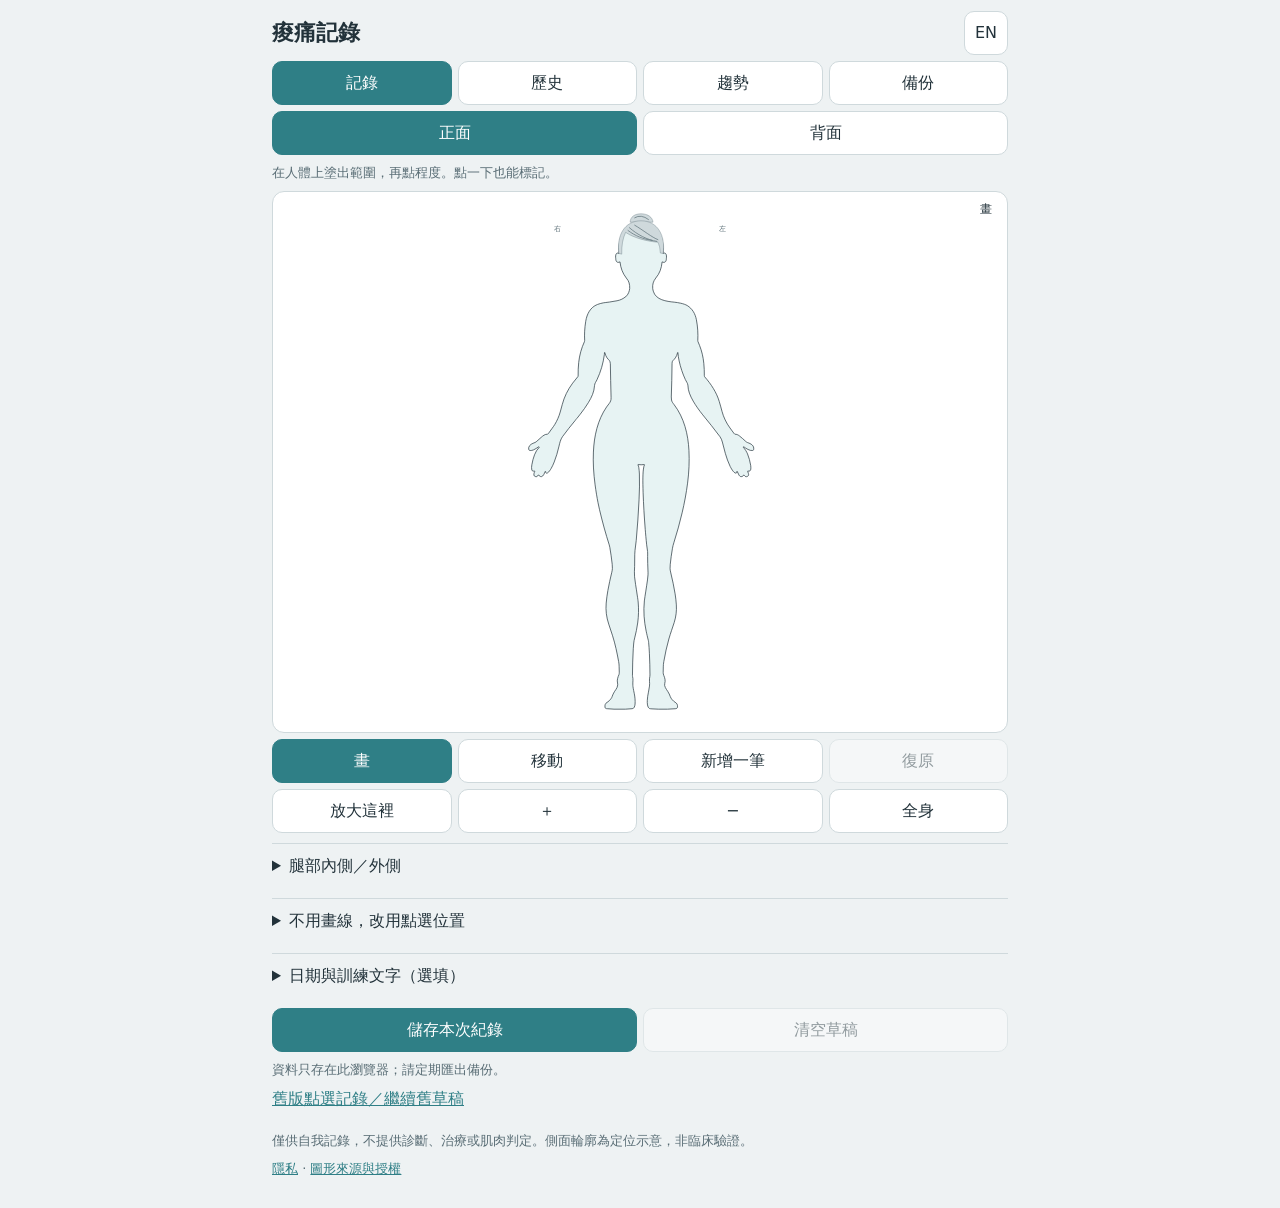
==== commit 4eedd550: "feat: make freehand soreness drawing the default recording flow" ====
--- a/index.html
+++ b/index.html
@@ -1,286 +1,26 @@
-<!DOCTYPE html>
-<html lang="zh-Hant"><head><meta charset="utf-8">
-<meta name="viewport" content="width=device-width, initial-scale=1, viewport-fit=cover">
-<title>痠痛記錄 Soreness Map</title>
-<style>
-:root{--bg:#eef2f3;--card:#fff;--ink:#22323a;--mut:#62737b;--line:#cfd9dc;--acc:#2f7f86;--accT:#fff;--sil:#f7fafa;box-sizing:border-box;padding-top:env(safe-area-inset-top,0px);padding-bottom:env(safe-area-inset-bottom,0px)}
-@media(prefers-color-scheme:dark){:root:not([data-theme="light"]){--bg:#121c1e;--card:#1b2a2d;--ink:#e6eff0;--mut:#9bb0b5;--line:#33484d;--acc:#5fc0c8;--accT:#0b1d20;--sil:#223437}}
-:root[data-theme="dark"]{--bg:#121c1e;--card:#1b2a2d;--ink:#e6eff0;--mut:#9bb0b5;--line:#33484d;--acc:#5fc0c8;--accT:#0b1d20;--sil:#223437}
-html{scroll-padding-top:env(safe-area-inset-top,0px)}
-*{box-sizing:border-box}
-body{margin:0;background:var(--bg);color:var(--ink);font:16px/1.55 "PingFang TC","Noto Sans TC","Microsoft JhengHei",system-ui,sans-serif}
-main{max-width:520px;margin:0 auto;padding:12px 14px 120px}
-h1{font-size:22px;margin:4px 0}h2{font-size:20px;margin:0 0 4px}
-.top,.row{display:flex;gap:8px;align-items:center;justify-content:space-between}
-.mut,label{color:var(--mut);font-size:14px}
-label{display:block;margin:8px 0 4px}
-button{font:inherit;color:var(--ink);border:1px solid var(--line);background:var(--card);border-radius:12px;min-height:48px;padding:0 14px}
-button.pri,button.on{background:var(--acc);color:var(--accT);border-color:var(--acc);font-weight:600}
-button:disabled{opacity:.4}
-.seg{display:flex;gap:6px}.seg button{flex:1}
-.card{background:var(--card);border:1px solid var(--line);border-radius:16px;padding:12px;margin:10px 0}
-svg.body{width:100%;max-width:340px;display:block;margin:0 auto}
-.p{cursor:pointer;stroke:var(--mut);stroke-width:1.2;vector-effect:non-scaling-stroke;stroke-dasharray:3 3;fill:var(--card);fill-opacity:.3}
-.ro{pointer-events:none}
-.p.has{stroke-dasharray:none;stroke:var(--ink);fill-opacity:.92}
-g[data-k]:focus-visible{outline:3px solid var(--acc)}
-nav{position:fixed;left:0;right:0;bottom:0;display:flex;background:var(--card);border-top:1px solid var(--line);padding-bottom:env(safe-area-inset-bottom,0px)}
-nav button{flex:1;border:0;border-radius:0;min-height:58px;background:none;color:var(--mut)}
-nav button.on{background:none;color:var(--acc);border-top:3px solid var(--acc)}
-.veil{position:fixed;inset:0;background:#0006;z-index:19}
-.sheet{position:fixed;left:0;right:0;bottom:0;z-index:20;max-width:560px;margin:0 auto;max-height:88vh;overflow:auto;background:var(--card);border-radius:20px 20px 0 0;padding:16px 16px calc(16px + env(safe-area-inset-bottom,0px));box-shadow:0 -8px 30px #0005}
-.severity-value{font-size:28px;font-weight:700;text-align:center;margin:8px 0}.severity-controls{display:flex;align-items:center;gap:12px}.severity-controls button{flex:0 0 48px;padding:0;font-size:24px}.severity-controls input{flex:1;min-width:0;min-height:48px;padding:0;border:0;accent-color:var(--acc);background:transparent}.severity-ends{display:flex;justify-content:space-between;color:var(--mut);font-size:14px;margin:0 60px 12px}.severity-clear{width:100%}
-.chips{display:flex;flex-wrap:wrap;gap:8px;margin:8px 0}
-input,textarea,select{font:inherit;width:100%;min-height:48px;border:1px solid var(--line);border-radius:12px;padding:8px 12px;background:var(--bg);color:var(--ink)}
-.rw{display:flex;gap:10px;padding:6px 0;border-top:1px solid var(--line)}
-.dot{flex:none;width:34px;height:34px;border-radius:50%;display:grid;place-items:center;font-weight:700;color:#111}
-.toast{position:fixed;top:calc(10px + env(safe-area-inset-top,0px));left:50%;transform:translateX(-50%);z-index:30;background:var(--ink);color:var(--bg);padding:8px 16px;border-radius:20px}
-small{color:var(--mut)}
-
-/* Artwork is decorative; interactive positions retain the original record keys. */
-.body .art{fill:var(--sil);stroke:var(--mut);stroke-width:1.5;pointer-events:none}
-.body .art.head{fill:none}
-.body .outline{fill:var(--sil);stroke:var(--ink);stroke-width:3;pointer-events:none}
-.body .hair{fill:var(--line);stroke:var(--mut);stroke-width:2;pointer-events:none}
-.body .hair-lines{fill:none;stroke:var(--mut);stroke-width:1.5;pointer-events:none}
-.body .map-hit{fill:transparent;stroke:none;vector-effect:non-scaling-stroke;cursor:pointer}
-.body .map-hit.has{fill-opacity:.72;stroke:var(--ink);stroke-width:1}
-.body g[data-k]:hover .map-hit:not(.has),.body g[data-k]:focus-visible .map-hit:not(.has){fill:var(--acc);fill-opacity:.18;stroke:var(--acc);stroke-width:1.5}
-.body g[data-k]:focus-visible{outline:none}
-.body g[data-k]:focus-visible .map-hit{stroke:var(--acc);stroke-width:2}
-.map-list{margin:12px 0}.map-list select{background:var(--card)}
-.map-candidates{border:2px solid var(--acc)}
-button:focus-visible,select:focus-visible{outline:3px solid var(--acc);outline-offset:2px}
-</style></head>
-<body><main id="app"></main>
-<script src="assets/female-map.js"></script>
-<script>
-const FA='M150 152C157 152 164 154 168 160L180 210C176 214 168 214 164 212C158 192 152 172 150 152Z',DL='M144 80C156 78 162 90 161 104C160 112 152 114 146 110C142 100 140 88 144 80Z';
-const Z=[
-['scm','F',[104,58,5,9]],
-['traps','F','M108 62C122 65 138 68 150 76L142 86C130 80 118 74 108 72Z',126,74],
-['chest','F','M102 82C116 78 130 84 140 92L139 112C128 122 112 122 102 116Z',120,102],
-['deltoid','F',DL,152,96],
-['biceps','F','M146 112C153 112 158 118 160 130L163 148C158 152 152 150 150 148C148 136 146 124 146 112Z',154,132],
-['forearmF','F',FA,165,186],
-['abs','F','M102 122C116 122 124 128 126 140L127 176C122 190 110 192 102 190Z',113,158],
-['obliques','F','M127 128C134 126 138 122 139 116C138 140 134 160 132 178C129 184 127 184 127 178Z',133,150],
-['hipFlexor','F','M102 192C116 192 128 190 134 196C138 204 138 214 136 220C124 224 112 222 102 222Z',120,208],
-['quads','F','M112 224C122 224 130 223 133 226C136 248 135 272 133 298C126 304 118 304 112 298C110 270 110 245 112 224Z',123,262],
-['adductors','F','M102 224L111 226C110 250 110 275 109 298C106 298 104 280 103 262C102 250 101 238 102 224Z',106,262],
-['itBand','F','M133 226C137 224 141 222 141 226C142 250 140 276 137 298C136 300 134 300 133 298C135 272 136 248 133 226Z',138,262],
-['shin','F','M114 328C122 326 130 326 132 330C133 350 132 370 130 388C124 390 118 390 114 388C112 370 112 348 114 328Z',122,358],
-['traps','B','M101 60C116 64 134 68 148 78L138 94C124 92 110 86 101 90Z',122,78],
-['rhomboid','B','M102 96C110 96 118 98 126 102L124 126C116 130 108 128 102 128Z',113,113],
-['lats','B','M132 128C138 128 139 118 139 116C138 140 134 162 131 176C122 180 114 176 112 170C116 156 122 140 132 128Z',128,152],
-['erector','B','M101 130C108 130 112 140 114 156C114 170 112 182 108 192L101 196Z',107,165],
-['rearDelt','B',DL,152,96],
-['rotator','B','M126 90C134 88 140 90 141 96L139 108C134 110 128 108 126 104Z',133,99],
-['triceps','B','M146 106C153 108 158 114 160 128L164 148C158 152 152 150 150 146C148 134 146 120 146 106Z',154,128],
-['forearmE','B',FA,165,186],
-['gluteMax','B','M101 196C114 190 130 192 138 202C142 214 138 226 130 232C118 236 108 232 101 226Z',120,216],
-['gluteMed','B','M118 190C128 188 136 192 140 198C140 202 136 204 130 200C124 196 120 194 118 190Z',130,196],
-['hamstrings','B','M104 236C114 236 128 236 136 234C140 256 138 280 134 298C124 304 114 304 108 298C106 276 104 254 104 236Z',120,268],
-['calf','B','M112 322C122 320 132 322 135 328C139 346 136 364 130 376C124 380 118 380 114 376C110 360 110 340 112 322Z',123,350],
-['achilles','B','M118 378C122 380 126 380 128 378L127 394C124 396 121 396 119 394Z',123,388],
-['jNeck','FB',[104,57,8,9]],['jShoulder','FB',[152,90,11,11]],['jElbow','FB',[160,158,9,10]],['jWrist','FB',[174,222,7,7]],['jHand','FB',[178,243,8,10]],
-['jThoracic','B',[108,112,9,18]],['jLumbar','B',[106,166,10,13]],['jSI','B',[112,192,9,8]],['jHip','F',[126,202,12,12]],
-['jKnee','FB',[122,310,12,12]],['jAnkle','FB',[122,387,9,7]],['jFoot','FB',[126,400,13,5]]];
-const N={scm:['頸前側','Front neck'],traps:['頸肩上側（上斜方肌）','Upper neck & shoulder (upper traps)'],chest:['胸肌','Chest'],deltoid:['三角肌','Deltoid'],biceps:['肱二頭肌','Biceps'],forearmF:['前臂屈肌','Forearm flexors'],abs:['腹肌','Abs'],obliques:['腹斜肌','Obliques'],hipFlexor:['髖前側（髖屈肌）','Front hip (hip flexors)'],quads:['股四頭肌','Quads'],adductors:['大腿內側','Inner thigh'],itBand:['大腿外側（髂脛束附近）','Outer thigh (near IT band)'],shin:['小腿前側','Front lower leg'],rhomboid:['肩胛內側（菱形肌）','Inner shoulder blade (rhomboids)'],lats:['背闊肌','Lats'],erector:['脊柱兩側（豎脊肌）','Along spine (erector spinae)'],rearDelt:['後三角肌','Rear delt'],rotator:['肩後側（旋轉肌群）','Back shoulder (rotator cuff)'],triceps:['肱三頭肌','Triceps'],forearmE:['前臂伸肌','Forearm extensors'],gluteMax:['臀大肌','Glute max'],gluteMed:['臀中肌','Glute med'],hamstrings:['腿後肌','Hamstrings'],calf:['小腿肌','Calf'],achilles:['腳跟後側（阿基里斯腱）','Back heel (Achilles tendon)'],
-jNeck:['頸部','Neck'],jShoulder:['肩關節','Shoulder'],jElbow:['手肘','Elbow'],jWrist:['手腕','Wrist'],jHand:['手','Hand'],jThoracic:['上背區域','Upper back'],jLumbar:['下背區域','Lower back'],jSI:['骨盆後側（薦髂附近）','Back pelvis (near SI joint)'],jHip:['髖關節','Hip'],jKnee:['膝','Knee'],jAnkle:['腳踝','Ankle'],jFoot:['足部','Foot']};
-const TY=['sore','pain','tight','sharp','numb'],isJ=k=>k[0]=='j',KS=[...new Set(Z.map(z=>z[0]))].flatMap(id=>['R','L'].map(s=>id+'.'+s));
-const ZM=[['0 0 200 410','zAll'],['30 35 140 100','zNeck'],['5 95 190 165','zArm'],['40 95 120 140','zTorso'],['40 185 120 150','zHip'],['40 290 120 120','zLeg']];
-const T={zh:{title:'痠痛記錄',muscles:'肌肉與軟組織',joints:'關節與區域',zAll:'全身',zNeck:'頸與肩',zArm:'手臂',zTorso:'軀幹',zHip:'髖與大腿',zLeg:'小腿與腳',rec:'記錄',trend:'趨勢',sum:'總結',front:'正面',back:'背面',hint:'先選分類，再點身體部位（左右＝你自己的左右）',date:'日期',workout:'相關訓練（選填）',wph:'例如：腿推日',save:'儲存這次紀錄',clear:'清除',none:'尚未選擇部位',sev:'不舒服程度（1–10）',scale:'1–3 輕微、4–6 中等、7–10 嚴重',type:'類型',note:'備註（選填）',done:'完成',sore:'痠',pain:'痛',tight:'緊繃',sharp:'刺痛',numb:'麻',L:'左',R:'右',draft:'目前草稿',days:'天',part:'部位',empty:'這個區間還沒有紀錄',hist:'歷史紀錄',del:'刪除',cf:'再按一次刪除',exp:'匯出',imp:'匯入 JSON',nodl:'此環境無法下載檔案',shot:'請截圖這個畫面，分享給教練或物理治療師',ok:'已匯入',bad:'檔案格式不正確',bk:'資料只存在這個裝置的瀏覽器裡，請定期匯出備份。',saved:'已儲存',parts:'個部位'},
-en:{title:'Soreness Map',muscles:'Muscles & soft tissues',joints:'Joints & regions',zAll:'Full body',zNeck:'Neck & shoulders',zArm:'Arms',zTorso:'Torso',zHip:'Hip & thigh',zLeg:'Lower leg & foot',rec:'Log',trend:'Trend',sum:'Summary',front:'Front',back:'Back',hint:'Pick a category, then tap a body part (left/right = your own left/right)',date:'Date',workout:'Related workout (optional)',wph:'e.g. Leg day',save:'Save this entry',clear:'Clear',none:'No parts selected yet',sev:'Discomfort level (1–10)',scale:'1–3 mild, 4–6 moderate, 7–10 severe',type:'Type',note:'Note (optional)',done:'Done',sore:'Sore',pain:'Pain',tight:'Tight',sharp:'Sharp',numb:'Numb',L:'Left ',R:'Right ',draft:'Current draft',days:'days',part:'Part',empty:'No entries in this range yet',hist:'History',del:'Delete',cf:'Tap again to delete',exp:'Export',imp:'Import JSON',nodl:'File downloads are unavailable here',shot:'Take a screenshot of this screen to share with your trainer or physical therapist',ok:'Imported',bad:'That file isn’t a valid export',bk:'Data is stored only in this browser on this device. Export a backup regularly.',saved:'Saved',parts:'parts'}};
-Object.assign(T.zh,{unrated:'尚未評分',mild:'輕微',moderate:'中等',severe:'嚴重',less:'降低不舒服程度',more:'提高不舒服程度',sliderHint:'拖曳滑桿或按＋開始評分；尚未操作不會記錄分數。'});
-Object.assign(T.en,{unrated:'Not rated',mild:'Mild',moderate:'Moderate',severe:'Severe',less:'Decrease discomfort level',more:'Increase discomfort level',sliderHint:'Drag the slider or press + to rate. No score is recorded until you act.'});
-Object.assign(T.zh,{clearPart:'清除此部位',locationHint:'記錄感覺位置，不能判定受傷組織。中央或更細的位置請先備註，不需判定病因；分享用 CSV 預設不含備註。',trendHint:'只顯示已記錄部位的分數；空白與舊紀錄的 0 不代表沒有不適。圓點是各次紀錄，未連線，不代表連續量測。',trendEmpty:'這個區間沒有此部位的有效分數紀錄',backup:'完整備份（含訓練文字與備註）',backupHint:'JSON 可還原完整歷史；完整 CSV 供閱讀，不能還原。',shareCSV:'分享用 CSV',shareStart:'起始日期（留空＝不限）',shareEnd:'結束日期（留空＝不限）',shareText:'包含訓練文字與備註（可能含敏感資訊）',shareHint:'僅匯出已儲存的歷史，不含目前草稿；預設排除訓練文字與備註。下載到本機，不會自動上傳 Google；CSV 不能還原，請另存完整 JSON 備份。',shareReady:'可匯出 {entries} 筆紀錄、{rows} 列部位資料',shareInvalid:'請輸入有效日期，且起始日期不可晚於結束日期。',shareEmpty:'所選日期沒有可匯出的部位紀錄。'});
-Object.assign(T.en,{clearPart:'Clear this part',locationHint:'Log where you feel discomfort; this cannot identify injured tissue. Use notes for central or more precise locations without deciding a cause. Share CSV excludes notes by default.',trendHint:'Only recorded scores for this part appear. Missing values and legacy 0 values do not mean no discomfort. Dots are not connected; no continuous measurements are implied.',trendEmpty:'No recorded scores for this part in this range',backup:'Full backup (includes workout text and notes)',backupHint:'JSON restores full history. Full CSV is for reading and cannot restore data.',shareCSV:'Share CSV',shareStart:'Start date (blank = no limit)',shareEnd:'End date (blank = no limit)',shareText:'Include workout text and notes (may contain sensitive information)',shareHint:'Exports saved history only, without the current draft. Workout text and notes are excluded by default. Downloads locally and does not upload to Google. CSV cannot restore data; keep a full JSON backup.',shareReady:'Ready: {entries} entries, {rows} part rows',shareInvalid:'Enter valid dates with the start on or before the end.',shareEmpty:'No part records to export for these dates.'});
-Object.assign(T.zh,{choosePosition:'或用清單選擇位置',mapLabel:'女性人體位置示意',mapMiss:'此處沒有可選位置，請切換分類、放大或使用位置清單。',mapHint:'小部位可先放大，或用下方位置清單精確選取。',mapUnavailable:'人體圖未載入，請使用位置清單；紀錄與備份功能仍可使用。',candidateTitle:'此處有多個位置，請確認要記錄哪一個',artCredit:'人體圖來源與授權'});
-Object.assign(T.en,{choosePosition:'Or choose a location from the list',mapLabel:'Female body location illustration',mapMiss:'No selectable location here. Change category, zoom in, or use the location list.',mapHint:'For small areas, zoom in or use the location list below.',mapUnavailable:'The body illustration could not load. Use the location list; logging and backups remain available.',candidateTitle:'Several locations overlap here. Choose the one to record.',artCredit:'Body illustration source and license'});
-const K='bodymap.v1',DK='bodymap.draft',LK='bodymap.lang';
-const ld=(k,d)=>{try{const raw=localStorage.getItem(k);return raw===null?d:JSON.parse(raw)}catch{blockedWrites.add(k);return d}};
-const blockedWrites=new Set(),failedWrites=new Set();
-const sv=(k,v)=>{if(blockedWrites.has(k))return false;try{localStorage.setItem(k,JSON.stringify(v));failedWrites.delete(k);return true}catch{failedWrites.add(k);return false}};
-const today=()=>{const d=new Date();return new Date(d-d.getTimezoneOffset()*6e4).toISOString().slice(0,10)};
-const newDraft=()=>({date:today(),workout:'',parts:{}});
-const S={lang:ld(LK,(navigator.language||'').startsWith('zh')?'zh':'en')==='en'?'en':'zh',tab:'rec',view:'F',sel:null,draft:ld(DK,newDraft()),entries:ld(K,[]),sumId:'draft',tp:'jKnee.R',layer:'m',zoom:0,range:30,mapCandidates:[],focusReturn:null,focusCandidates:false,share:{start:'',end:'',text:false},msg:'',cf:null,dl:typeof Blob==='function'&&typeof URL.createObjectURL==='function'};
-const MAP={neck:'jNeck',shoulder:'jShoulder',scapula:'rhomboid',upperBack:'jThoracic',lowerBack:'jLumbar',elbow:'jElbow',hip:'jHip',glute:'gluteMax',thighF:'quads',thighB:'hamstrings',knee:'jKnee',ankle:'jAnkle'};
-const mig=o=>Object.fromEntries(Object.entries(o).map(([k,v])=>{const[p,s]=k.split('.');return[(MAP[p]||p)+'.'+s,v]}));
-// Validate both file imports and persisted data before they reach HTML/SVG rendering.
-const isRecord=x=>x!==null&&typeof x==='object'&&!Array.isArray(x);
-function validDate(value){
- if(typeof value!=='string'||!/^\d{4}-\d{2}-\d{2}$/.test(value))return false;
- const d=new Date(value+'T00:00:00Z');return Number.isFinite(d.getTime())&&d.toISOString().slice(0,10)===value;
-}
-function normalizeEntry(entry,draft=false){
- if(!isRecord(entry)||!validDate(entry.date)||typeof entry.workout!=='string'||!isRecord(entry.parts))throw Error('Invalid entry');
- if(!draft&&(!Number.isSafeInteger(entry.id)||entry.id<0))throw Error('Invalid id');
- const parts={};
- for(const [key,value] of Object.entries(entry.parts)){
-  const [part,side,...extra]=key.split('.'),mapped=(Object.hasOwn(MAP,part)?MAP[part]:part)+'.'+side;
-  if(extra.length||!KS.includes(mapped)||Object.hasOwn(parts,mapped)||!isRecord(value)||!Number.isInteger(value.s)||value.s<0||value.s>10||!Array.isArray(value.t)||value.t.some(type=>!TY.includes(type))||typeof value.n!=='string')throw Error('Invalid part');
-  parts[mapped]={s:value.s,t:[...new Set(value.t)],n:value.n};
- }
- return {...(draft?{}:{id:entry.id}),date:entry.date,workout:entry.workout,parts};
-}
-function parseImport(value){
- const list=Array.isArray(value)?value:isRecord(value)&&(value.v===undefined||value.v===1)?value.entries:null;
- if(!Array.isArray(list))throw Error('Invalid export');
- const entries=list.map(entry=>normalizeEntry(entry)),ids=new Set();
- for(const entry of entries){if(ids.has(entry.id))throw Error('Duplicate id');ids.add(entry.id)}
- return entries;
-}
-try{S.entries=parseImport(S.entries)}catch{S.entries=[];blockedWrites.add(K)}
-try{S.draft=normalizeEntry(S.draft,true)}catch{S.draft=newDraft();blockedWrites.add(DK)}
-
-const i=k=>T[S.lang][k],esc=s=>String(s).replace(/[&<>"]/g,c=>({'&':'&amp;','<':'&lt;','>':'&gt;','"':'&quot;'}[c]));
-const col=s=>`hsl(${125-s*12.5},70%,55%)`;
-const name=k=>{const[p,s]=k.split('.');return i(s)+N[p][S.lang=='zh'?0:1]};
-const persist=()=>{const entries=sv(K,S.entries),draft=sv(DK,S.draft);updateStorageWarning();return {entries,draft}};
-function storageWarning(){
- const blocked=blockedWrites.size?`<p>瀏覽器內既有資料無法安全讀取或格式異常，原資料已保留，停止覆寫該欄位。請先備份原始網站資料，確認備份後再清除網站資料重新開始。<br>Existing browser data could not be safely read or is invalid. It has been preserved and will not be overwritten. Back up the original site data before clearing site data to start again.</p>`:'';
- const failed=failedWrites.size?`<p>瀏覽器未能保存部分變更，可能是儲存空間不足或權限限制。請勿重新整理或關閉頁面；先匯出備份，再排除限制並重試。<br>The browser could not save some changes, possibly because storage is full or restricted. Keep this page open, export a backup, then resolve the restriction and retry.</p>`:'';
- if(!blocked&&!failed)return '';
- return `<div role="alert" class="card">${blocked}${failed}<p>目前頁面中的資料不一定已持久保存。請到「趨勢」匯出目前歷史；未儲存草稿請另行匯出。<br>Data on this page may not be saved permanently. Export current history from Trend and export any unsaved draft separately.</p>${S.dl&&active(S.draft.parts).length?`<button data-a="exd">匯出目前草稿 JSON / Export current draft JSON</button>`:''}</div>`;
-}
-function updateStorageWarning(){const node=document.getElementById('storage-status');if(node)node.innerHTML=storageWarning()}
-const px=(dx,v,s)=>(v=='F')===(s=='R')?100-dx:100+dx;
-const femaleMap=typeof window!=='undefined'?window.FEMALE_MAP:null;
-const mapAvailable=!!(femaleMap&&Array.isArray(femaleMap.locations)&&['F','B'].every(v=>femaleMap.views?.[v]&&typeof femaleMap.views[v].outline==='string'&&Array.isArray(femaleMap.views[v].art)&&femaleMap.zooms?.[v]?.length===6));
-const visibleLocations=(v,layer=S.layer)=>Z.filter(z=>z[1].includes(v)&&(isJ(z[0])?'j':'m')===layer).flatMap(z=>['R','L'].map(side=>z[0]+'.'+side));
-function openPart(key,trigger){if(!KS.includes(key))return;S.sel=key;S.mapCandidates=[];S.focusCandidates=false;S.focusReturn=trigger||`g[data-location="${key}"]`}
-function locationChoices(){const keys=visibleLocations(S.view);
-return `<div class="map-list"><label for="map-part">${i('choosePosition')}</label><select id="map-part"><option value="">${i('choosePosition')}</option>${keys.map(k=>`<option value="${k}">${name(k)}${S.draft.parts[k]?.s>0?' · '+S.draft.parts[k].s+'/10':''}</option>`).join('')}</select></div>`}
-function body(v,data,tap){
- if(!mapAvailable)return `<p role="status" class="mut">${i('mapUnavailable')}</p>`;
- const view=femaleMap.views[v],locations=femaleMap.locations.filter(p=>p.view===v);
- const decoration=`<path class="outline" d="${view.outline}"/>${view.hairBack?`<path class="hair" d="${view.hairBack}"/>`:''}${view.art.map(a=>`<path class="art ${a.slug==='head'?'head':''}" d="${a.path}"/>`).join('')}${view.hairFront?`<path class="hair" d="${view.hairFront}"/>`:''}${(view.hairLines||[]).map(d=>`<path class="hair-lines" d="${d}"/>`).join('')}`;
- const regions=locations.map(p=>{const k=p.id+'.'+p.side,d=data[k],on=d&&d.s>0,cur=tap&&(isJ(p.id)?'j':'m')===S.layer;if(!on&&!cur)return '';
- const attrs=cur?`data-k="${k}" data-location="${k}" tabindex="0" role="button" aria-label="${name(k)}${on?' '+d.s+'/10':''}"`:'class="ro"';
- return `<g ${attrs}><path class="map-hit${on?' has':''}"${cur?' data-hit="true"':''} d="${p.path}"${on?` style="fill:${col(d.s)}"`:''}/>${on?`<text x="${p.labelPoint[0]}" y="${p.labelPoint[1]}" text-anchor="middle" dominant-baseline="middle" font-size="${tap?30:64}" font-weight="700" fill="#111" stroke="#fff" stroke-width="1" paint-order="stroke" pointer-events="none">${d.s}</text>`:''}</g>`;
- }).join('');
- const sides=(!tap||S.zoom===0)?['R','L'].map(side=>`<text x="${(v==='F'?320:1140)+((v==='F')===(side==='R')?-220:220)}" y="80" text-anchor="middle" font-size="28" fill="var(--mut)" pointer-events="none">${i(side)}</text>`).join(''):'';
- return `<svg class="body" data-map="${v}" viewBox="${tap?femaleMap.zooms[v][S.zoom]:view.viewBox}" role="group" aria-label="${i(v==='F'?'front':'back')} · ${i('mapLabel')}">${decoration}${regions}${sides}</svg>`;
-}
-function mapCandidates(){const keys=S.mapCandidates.filter(k=>visibleLocations(S.view).includes(k));return keys.length>1?`<div class="card map-candidates" role="group" aria-label="${i('candidateTitle')}"><p role="status">${i('candidateTitle')}</p><div class="chips">${keys.map(k=>`<button data-k="${k}">${name(k)}</button>`).join('')}</div></div>`:''}
-const active=o=>Object.entries(o).filter(([,d])=>d.s>0).sort((a,b)=>b[1].s-a[1].s);
-function rec(){const a=active(S.draft.parts);
-return `<div class="seg">${['F','B'].map(v=>`<button data-a="view" data-v="${v}" class="${S.view==v?'on':''}">${i(v=='F'?'front':'back')}</button>`).join('')}</div><div class="seg" style="margin-top:8px">${[['m','muscles'],['j','joints']].map(([v,l])=>`<button data-a="layer" data-v="${v}" class="${S.layer==v?'on':''}">${i(l)}</button>`).join('')}</div><div class="chips">${ZM.map((z,n)=>`<button data-a="zoom" data-v="${n}" class="${S.zoom==n?'on':''}">${i(z[1])}</button>`).join('')}</div><p class="mut">${i('hint')}</p><p class="mut">${i('mapHint')}</p><p class="mut">${i('locationHint')}</p>${locationChoices()}${mapCandidates()}${body(S.view,S.draft.parts,1)}<p class="mut" style="font-size:12px"><a href="THIRD-PARTY-NOTICES.md" style="color:var(--acc)">${i('artCredit')}</a></p>
-<div class="chips">${a.length?a.map(([k,d])=>`<button data-k="${k}" style="border-left:8px solid ${col(d.s)}">${name(k)} ${d.s}/10</button>`).join(''):`<span class="mut">${i('none')}</span>`}</div>
-<div class="card"><label>${i('date')}</label><input type="date" id="dt" value="${S.draft.date}"><label>${i('workout')}</label><input id="wo" placeholder="${i('wph')}" value="${esc(S.draft.workout)}"></div>
-<div class="row"><button class="pri" data-a="save" style="flex:2">${i('save')}</button><button data-a="clr" style="flex:1">${i('clear')}</button></div><p class="mut">${i('bk')}</p>`}
-function severityText(value){return value>0?`${value}/10 · ${i(value<=3?'mild':value<=6?'moderate':'severe')}`:i('unrated')}
-// Update the dialog in place: replacing the range node during input interrupts dragging/focus.
-function rateSeverity(value){
- const n=Number(value);if(!S.sel||!Number.isInteger(n)||n<1||n>10)return;
- setP(S.sel,d=>{d.s=n});
- const range=document.getElementById('severity-slider'),readout=document.getElementById('severity-value');
- if(range){range.value=String(n);range.setAttribute('aria-valuetext',severityText(n));range.style.accentColor=col(n)}
- if(readout){readout.textContent=severityText(n);readout.style.color=col(n)}
- if(typeof document.querySelectorAll==='function'){
-  document.querySelectorAll('.sheet [data-a="stepSev"]').forEach(b=>{b.setAttribute('aria-disabled',String(Number(b.dataset.v)<0?n<=1:n>=10))});
-  document.querySelectorAll('.sheet [data-a="ty"],.sheet textarea').forEach(c=>{c.disabled=false});
- }
-}
-function sheet(){const k=S.sel,d=S.draft.parts[k]||{s:0,t:[],n:''},z=d.s>0;
-return `<div class="veil" data-a="close"></div><div class="sheet" role="dialog" aria-modal="true" aria-labelledby="part-title"><h2 id="part-title" tabindex="-1">${name(k)}</h2><p>${i('sev')}<br><small>${i('scale')}</small></p>
-<p id="severity-value" class="severity-value" style="color:${z?col(d.s):'var(--ink)'}" aria-live="polite">${severityText(d.s)}</p><div class="severity-controls"><button data-a="stepSev" data-v="-1" aria-label="${i('less')}" aria-disabled="${d.s<=1}">−</button><input type="range" id="severity-slider" min="1" max="10" step="1" style="accent-color:${z?col(d.s):'var(--acc)'}" value="${z?d.s:1}" aria-label="${i('sev')}" aria-valuetext="${severityText(d.s)}" aria-describedby="severity-hint"><button data-a="stepSev" data-v="1" aria-label="${i('more')}" aria-disabled="${d.s>=10}">＋</button></div><div class="severity-ends"><span>1</span><span>10</span></div><p id="severity-hint" class="mut">${i('sliderHint')}</p><button class="severity-clear" data-a="sev" data-v="0">${i('clearPart')}</button>
-<p>${i('type')}</p><div class="chips">${TY.map(y=>`<button data-a="ty" data-v="${y}" ${z?'':'disabled'} class="${d.t.includes(y)?'on':''}">${i(y)}</button>`).join('')}</div>
-<p>${i('note')}</p><textarea id="nt" rows="2" ${z?'':'disabled'}>${esc(d.n)}</textarea><button class="pri" data-a="close" style="width:100%;margin-top:12px">${i('done')}</button></div>`}
-function sum(){const e=S.sumId=='draft'?S.draft:S.entries.find(x=>x.id==S.sumId)||S.draft,sep=S.lang=='zh'?'、':', ';
-const rows=active(e.parts).map(([k,d])=>`<div class="rw"><span class="dot" style="background:${col(d.s)}">${d.s}</span><div><b>${name(k)}</b> ${d.t.map(i).join(sep)}${d.n?`<br><small>${esc(d.n)}</small>`:''}</div></div>`).join('');
-return `<select id="sm"><option value="draft">${i('draft')}</option>${[...S.entries].reverse().map(x=>`<option value="${x.id}" ${x.id==S.sumId?'selected':''}>${x.date} ${esc(x.workout)}</option>`).join('')}</select>
-<div class="card"><div class="row"><b>${e.date}</b><span>${esc(e.workout)}</span></div><div class="row"><div style="flex:1">${body('F',e.parts)}<p class="mut" style="text-align:center;margin:0">${i('front')}</p></div><div style="flex:1">${body('B',e.parts)}<p class="mut" style="text-align:center;margin:0">${i('back')}</p></div></div>${rows||`<p class="mut">${i('none')}</p>`}</div><p class="mut">${i('shot')}</p>`}
-function trend(){const end=new Date(),t1=new Date(end.getFullYear(),end.getMonth(),end.getDate()).getTime(),t0=new Date(end.getFullYear(),end.getMonth(),end.getDate()-S.range+1).getTime(),X=d=>24+Math.max(0,(new Date(d+'T00:00:00')-t0)/(t1-t0))*290,Y=s=>150-s*13;
-const pts=trendPoints(S.entries,S.tp,t0,t1);
-const g=[0,5,10].map(v=>`<line x1="24" x2="316" y1="${Y(v)}" y2="${Y(v)}" stroke="var(--line)"/><text x="18" y="${Y(v)+4}" text-anchor="end" font-size="11" fill="var(--mut)">${v}</text>`).join('');
-const ch=pts.length?`<svg viewBox="0 0 330 185" style="width:100%">${g}${pts.map(p=>`<circle cx="${X(p.d)}" cy="${Y(p.s)}" r="6" fill="${p.s?col(p.s):'var(--mut)'}" stroke="var(--ink)"/>`).join('')}<text x="24" y="176" font-size="11" fill="var(--mut)">${new Date(t0).toLocaleDateString('sv-SE').slice(5)}</text><text x="316" y="176" text-anchor="end" font-size="11" fill="var(--mut)">${today().slice(5)}</text></svg>`:`<p class="mut">${i('trendEmpty')}</p>`;
-return `<label>${i('part')}</label><select id="tp">${[['muscles',KS.filter(k=>!isJ(k))],['joints',KS.filter(isJ)]].map(([g,a])=>`<optgroup label="${i(g)}">${a.map(k=>`<option value="${k}" ${k==S.tp?'selected':''}>${name(k)}</option>`).join('')}</optgroup>`).join('')}</select>
-<div class="seg" style="margin-top:8px">${[7,30,90].map(n=>`<button data-a="rg" data-v="${n}" class="${S.range==n?'on':''}">${n} ${i('days')}</button>`).join('')}</div><div class="card">${ch}<p class="mut">${i('trendHint')}</p></div>
-<div class="card"><b>${i('hist')} (${S.entries.length})</b>${[...S.entries].reverse().map(e=>`<div class="rw" style="align-items:center"><div style="flex:1">${e.date} ${esc(e.workout)}<br><small>${active(e.parts).length} ${i('parts')}</small></div><button data-a="del" data-v="${e.id}">${S.cf==e.id?i('cf'):i('del')}</button></div>`).join('')}</div>
-${sharePanel()}<div class="card"><b>${i('backup')}</b><p class="mut">${i('backupHint')}</p><div class="row">${S.dl?`<button data-a="exj" style="flex:1">${i('exp')} JSON</button><button data-a="exc" style="flex:1">${i('exp')} CSV</button>`:''}<button data-a="imp" style="flex:1">${i('imp')}</button></div>${S.dl?'':`<p class="mut">${i('nodl')}</p>`}<input type="file" id="fi" accept=".json,application/json" hidden></div>`}
-// Unrecorded and legacy zero values are missing observations, never recovery scores.
-function trendPoints(entries,part,start,end){return entries.filter(e=>{const time=new Date(e.date+'T00:00:00').getTime(),d=e.parts[part];return time>=start&&time<=end&&d&&Number.isInteger(d.s)&&d.s>0&&d.s<=10}).map(e=>({d:e.date,s:e.parts[part].s}))}
-// Sharing is separate from lossless backups. Its controls live only in page memory.
-function shareExport(entries,options,lang){
- const {start,end,text}=options;
- if(options.startInvalid||options.endInvalid||(start&&!validDate(start))||(end&&!validDate(end))||(start&&end&&start>end))return {error:'shareInvalid',rows:[],entries:0};
- const rows=[['schema_version','entry_id','part_id','side','part_name','severity','types','date',...(text?['workout','note']:[])]];let count=0;
- for(const e of entries){if((start&&e.date<start)||(end&&e.date>end))continue;const parts=active(e.parts);if(parts.length)count++;
-  for(const [key,d] of parts){const [part,side]=key.split('.');rows.push([1,e.id,part,side,N[part][lang==='zh'?0:1],d.s,d.t.map(type=>T[lang][type]).join(' | '),e.date,...(text?[e.workout,d.n]:[])])}
- }
- return {error:rows.length===1?'shareEmpty':null,rows,entries:count};
-}
-function sharePanel(){const result=shareExport(S.entries,S.share,S.lang),message=result.error?i(result.error):i('shareReady').replace('{entries}',result.entries).replace('{rows}',result.rows.length-1);
- return `<div class="card"><b>${i('shareCSV')}</b><p class="mut">${i('shareHint')}</p><label for="share-start">${i('shareStart')}</label><input id="share-start" type="date" value="${esc(S.share.start)}"><label for="share-end">${i('shareEnd')}</label><input id="share-end" type="date" value="${esc(S.share.end)}"><label style="display:flex;align-items:center;gap:8px"><input id="share-text" type="checkbox" style="width:22px;min-height:22px;flex:none" ${S.share.text?'checked':''}>${i('shareText')}</label><p id="share-preview" class="mut" aria-live="polite">${message}</p>${S.dl?`<button data-a="exs" ${result.error?'disabled':''}>${i('exp')} ${i('shareCSV')}</button>`:`<p class="mut">${i('nodl')}</p>`}</div>`;
-}
-function render(){const hadSheet=typeof document.querySelector==='function'&&!!document.querySelector('.sheet');const focused=document.activeElement,wasSheet=!!(focused&&focused.closest('.sheet')),focusAction=wasSheet?focused.dataset?.a:null,focusValue=wasSheet?focused.dataset?.v:null;const v={rec,trend,sum}[S.tab]();document.documentElement.lang=S.lang=='zh'?'zh-Hant':'en';
-document.getElementById('app').innerHTML=`<div id="page-content"${S.sel?' inert':''}>`+(S.msg?`<div class="toast" role="status">${S.msg}</div>`:'')+`<div class="top"><h1>${i('title')}</h1><button data-a="lang">${S.lang=='zh'?'EN':'中文'}</button></div>`+`<p class="mut" style="font-size:12px">資料留在此瀏覽器，匯出檔案由你保管。本工具僅供記錄，非診斷或治療建議。<br>Data stays in this browser; you control exported files. For logging only; not diagnosis or treatment advice.</p>`+`<div id="storage-status">${storageWarning()}</div>`+v+`<nav>${['rec','trend','sum'].map(t=>`<button data-a="tab" data-v="${t}" class="${S.tab==t?'on':''}">${i(t)}</button>`).join('')}</nav>`+'</div>'+(S.sel?sheet():'');
- if(typeof document.querySelector==='function'){if(S.sel){const selector=focusAction?`.sheet [data-a="${focusAction}"]${focusValue!==undefined?`[data-v="${focusValue}"]`:''}`:'#part-title';(document.querySelector(selector)||document.getElementById('part-title'))?.focus()}else if(wasSheet||hadSheet)(document.querySelector(S.focusReturn||'#map-part')||document.getElementById('map-part'))?.focus();else if(S.focusCandidates){document.querySelector('.map-candidates button')?.focus();S.focusCandidates=false}}
-}
-
-function toast(m){S.msg=m;render();setTimeout(()=>{S.msg='';render()},2200)}
-function setP(k,f){const d=S.draft.parts[k]||(S.draft.parts[k]={s:0,t:[],n:''});f(d);if(!d.s)delete S.draft.parts[k];persist()}
-const csvCell=value=>{let text=String(value);if(/^[\s\uFEFF]*[=+@-]|^[\t\r\n]/.test(text))text="'"+text;return '"'+text.replace(/"/g,'""')+'"'};
-async function exp(kind){const day=today();let data,fn;
-if(kind=='d'){data=JSON.stringify({v:1,entries:[{id:Date.now(),date:S.draft.date,workout:S.draft.workout,parts:S.draft.parts}]},null,1);fn=`soreness-draft-${day}.json`}
-else if(kind=='j'){data=JSON.stringify({v:1,entries:S.entries},null,1);fn=`soreness-${day}.json`}
-else if(kind=='s'){const result=shareExport(S.entries,S.share,S.lang);if(result.error)return toast(i(result.error));data='\uFEFF'+result.rows.map(row=>row.map(csvCell).join(',')).join('\n');fn=`soreness-share-${day}.csv`}
-else{const r=[['date','workout','part','side','severity','types','note']];S.entries.forEach(e=>active(e.parts).forEach(([k,d])=>r.push([e.date,e.workout,...k.split('.'),d.s,d.t.join('|'),d.n])));
-data='\uFEFF'+r.map(x=>x.map(csvCell).join(',')).join('\n');fn=`soreness-${day}.csv`}
-try{
- const url=URL.createObjectURL(new Blob([data],{type:kind==='c'||kind==='s'?'text/csv;charset=utf-8':'application/json;charset=utf-8'}));
- const anchor=document.createElement('a');anchor.href=url;anchor.download=fn;document.body.appendChild(anchor);
- try{anchor.click()}finally{anchor.remove();setTimeout(()=>URL.revokeObjectURL(url),60000)}
-}catch{toast(i('nodl'))}}
-const H={view:v=>{S.view=v;S.mapCandidates=[]},layer:v=>{S.layer=v;S.mapCandidates=[]},zoom:v=>{S.zoom=+v;S.mapCandidates=[]},tab:v=>{S.tab=v;S.mapCandidates=[];S.focusCandidates=false},close:()=>S.sel=null,lang:()=>{S.lang=S.lang=='zh'?'en':'zh';sv(LK,S.lang)},rg:v=>S.range=+v,
-stepSev:v=>{if(!S.draft.parts[S.sel]?.s&&Number(v)<0)return false;rateSeverity(S.draft.parts[S.sel]?.s?Math.max(1,Math.min(10,S.draft.parts[S.sel].s+Number(v))):1);return false},sev:v=>setP(S.sel,d=>{d.s=+v}),ty:v=>setP(S.sel,d=>{d.t=d.t.includes(v)?d.t.filter(x=>x!=v):[...d.t,v]}),
-clr:()=>{S.draft=newDraft();persist()},
-save(){const parts=Object.fromEntries(active(S.draft.parts));if(!Object.keys(parts).length)return toast(i('none'));
-const e={id:Date.now(),date:S.draft.date,workout:S.draft.workout,parts},entries=[...S.entries,e].sort((a,b)=>a.date<b.date?-1:a.date>b.date?1:a.id-b.id);
-if(!sv(K,entries)){sv(DK,S.draft);return toast('尚未儲存；草稿已保留，請重試或匯出。 / Not saved; draft retained. Retry or export it.')}
-S.entries=entries;S.draft=newDraft();S.sumId=e.id;S.tab='sum';const draftSaved=sv(DK,S.draft);toast(draftSaved?i('saved'):'紀錄已儲存，但舊草稿未能清除，重開頁面可能再次出現。 / Entry saved, but the old draft could not be cleared and may reappear after reload.')},
-del(v){if(S.cf!=v){S.cf=v;return}S.entries=S.entries.filter(e=>e.id!=v);S.cf=null;persist()},
-exs:()=>{exp('s');return false},exj:()=>{exp('j');return false},exd:()=>{exp('d');return false},exc:()=>{exp('c');return false},imp:()=>{document.getElementById('fi').click();return false}};
-document.addEventListener('click',e=>{
- const svg=e.target.closest('svg[data-map]');
- if(svg&&S.tab==='rec'&&!S.sel&&e.detail!==0){
-  const matrix=svg.getScreenCTM();if(!matrix)return;
-  const point=svg.createSVGPoint();point.x=e.clientX;point.y=e.clientY;const local=point.matrixTransform(matrix.inverse());
-  const hits=[...svg.querySelectorAll('g[data-location]')].filter(g=>g.querySelector('[data-hit]').isPointInFill(local)).map(g=>g.dataset.location);
-  if(hits.length===1)openPart(hits[0]);else {S.mapCandidates=hits;S.focusCandidates=hits.length>1}
-  if(!hits.length)return toast(i('mapMiss'));
-  return render();
- }
- const k=e.target.closest('[data-k]');if(k&&!e.target.closest('.sheet')){openPart(k.dataset.k,k.closest('.map-candidates')?null:k.matches('g[data-k]')?null:`button[data-k="${k.dataset.k}"]`);return render()}
-const a=e.target.closest('[data-a]');if(!a)return;const f=H[a.dataset.a];if(f&&f(a.dataset.v)===false)return;render()});
-document.addEventListener('keydown',e=>{
- if(e.isComposing||e.keyCode===229)return;
- if(S.sel&&e.target?.id==='severity-slider'&&['ArrowLeft','ArrowDown','ArrowRight','ArrowUp','Home','End'].includes(e.key)){e.preventDefault();const current=S.draft.parts[S.sel]?.s||1;rateSeverity(e.key==='Home'?1:e.key==='End'?10:Math.max(1,Math.min(10,current+(['ArrowLeft','ArrowDown'].includes(e.key)?-1:1))));return}
- if(S.sel&&e.key==='Escape'){e.preventDefault();S.sel=null;return render()}
- if(S.sel&&e.key==='Tab'&&typeof document.querySelectorAll==='function'){
-  const controls=[...document.querySelectorAll('.sheet button:not(:disabled),.sheet input:not(:disabled),.sheet textarea:not(:disabled)')],first=controls[0],last=controls.at(-1);
-  if(e.shiftKey&&(e.target===first||e.target.id==='part-title')){e.preventDefault();last?.focus()}else if(!e.shiftKey&&e.target===last){e.preventDefault();first?.focus()}
- }
- if((e.key=='Enter'||e.key==' ')&&e.target.matches('g[data-k]')){e.preventDefault();openPart(e.target.dataset.k);render()}});
-document.addEventListener('input',e=>{const id=e.target.id;if(id==='severity-slider')return rateSeverity(e.target.value);if(id.startsWith('share-'))return;if(id=='dt')S.draft.date=e.target.value||today();else if(id=='wo')S.draft.workout=e.target.value;else if(id=='nt')setP(S.sel,d=>{d.n=e.target.value});persist()});
-document.addEventListener('pointerup',e=>{if(e.target.id==='severity-slider')rateSeverity(e.target.value)});
-document.addEventListener('change',e=>{const id=e.target.id,v=e.target.value;
-if(id==='map-part'){if(visibleLocations(S.view).includes(v)){openPart(v,'#map-part');render()}}
-else if(id==='share-start'||id==='share-end'||id==='share-text'){if(id==='share-text')S.share.text=e.target.checked;else {const field=id==='share-start'?'start':'end';S.share[field]=v;S.share[field+'Invalid']=!!(e.target.validity&&!e.target.validity.valid)}render()}
-else if(id=='sm'){S.sumId=v;render()}else if(id=='tp'){S.tp=v;render()}
-else if(id=='fi'&&e.target.files[0]){
- const file=e.target.files[0];e.target.value='';
- if(file.size>10*1024*1024){toast(i('bad'));return}
- const r=new FileReader();r.onerror=()=>toast(i('bad'));
- r.onload=()=>{try{
-  const list=parseImport(JSON.parse(r.result)),ids=new Set(S.entries.map(x=>x.id));
-  const added=list.filter(x=>!ids.has(x.id));
-  S.entries=[...S.entries,...added].sort((a,b)=>a.date<b.date?-1:a.date>b.date?1:a.id-b.id);
-  const saved=sv(K,S.entries);toast(saved?i('ok'):'匯入內容僅保留於目前頁面，尚未儲存；請匯出備份或重新匯入以重試。 / Import is available only on this page and was not saved. Export a backup or import again to retry.');
- }catch{toast(i('bad'))}};r.readAsText(file)
-}});
-render();
-
-</script></body></html>
+<!doctype html><html lang="zh-Hant"><head><meta charset="utf-8"><meta name="viewport" content="width=device-width,initial-scale=1,viewport-fit=cover"><title>痠痛記錄 Soreness Map</title><link rel="icon" href="data:,"><link rel="stylesheet" href="assets/freehand.css"></head>
+<body><main>
+<header><h1 id="title">痠痛記錄</h1><button id="language" type="button">EN</button></header>
+<nav id="navigation" aria-label="頁面"><button data-tab="record" type="button">記錄</button><button data-tab="history" type="button">歷史</button><button data-tab="trend" type="button">趨勢</button><button data-tab="backup" type="button">備份</button></nav>
+<p id="status" role="status" aria-live="polite"></p><div id="storage-warning" role="alert" hidden></div>
+<section id="record" aria-labelledby="record-title"><h2 id="record-title" class="sr">畫出痠痛範圍</h2>
+<div id="view-controls" class="toolbar"></div>
+<p id="draw-hint" class="hint"></p>
+<div class="canvas-wrap"><svg id="drawing" role="group" tabindex="0" aria-label="痠痛範圍畫布"></svg><span id="mode-label"></span></div>
+<div id="tools" class="toolbar"></div>
+<div id="zoom-tools" class="toolbar"></div>
+<details id="surfaces"><summary id="surfaces-title"></summary><p id="surface-hint" class="hint"></p><div id="leg-views" class="toolbar"></div></details>
+<details id="point-alternative"><summary id="point-title"></summary><p id="point-hint" class="hint"></p><div class="toolbar"><label id="point-x-label" for="point-x"></label><input id="point-x" type="range" min="0" max="100" value="50"><label id="point-y-label" for="point-y"></label><input id="point-y" type="range" min="0" max="100" value="50"></div><button id="add-point" type="button"></button></details>
+<div id="stroke-list"></div>
+<details><summary id="entry-options-title"></summary><label id="date-label" for="date"></label><input id="date" type="date"><label id="workout-label" for="workout"></label><input id="workout" maxlength="10000"></details>
+<div class="toolbar"><button id="save" type="button" class="primary"></button><button id="clear" type="button"></button></div>
+<p id="privacy-hint" class="hint"></p><a id="legacy-link" href="legacy.html"></a>
+</section>
+<section id="history" hidden><h2 id="history-title"></h2><div id="history-list"></div><h3 id="legacy-title"></h3><div id="legacy-history"></div></section>
+<section id="trend" hidden><h2 id="trend-title"></h2><p id="trend-hint" class="hint"></p><label id="trend-part-label" for="trend-part"></label><select id="trend-part"></select><div class="toolbar" id="trend-ranges"></div><div id="trend-results"></div><a id="legacy-trend" href="legacy.html"></a></section>
+<section id="backup" hidden><h2 id="backup-title"></h2><p id="backup-hint"></p><div class="toolbar"><button id="export-all" type="button"></button><button id="export-draft" type="button"></button><button id="export-old" type="button"></button></div><p><label><input id="csv-text" type="checkbox"><span id="csv-text-label"></span></label></p><button id="export-csv" type="button"></button><p class="hint" id="csv-hint"></p><label id="import-label" for="import-file"></label><input id="import-file" type="file" accept=".json,application/json"><p id="backup-status" role="status"></p></section>
+<footer><p id="medical"></p><a href="PRIVACY.md" id="privacy-link"></a> · <a href="THIRD-PARTY-NOTICES.md" id="art-link"></a></footer>
+</main>
+<section id="editor" aria-labelledby="editor-title" hidden><div class="editor-top"><h2 id="editor-title"></h2><button id="close-editor" type="button"></button></div><div id="scores" class="scores" role="group"></div><details id="stroke-options"><summary id="stroke-options-title"></summary><label id="part-label" for="part"></label><select id="part"></select><label id="note-label" for="note"></label><textarea id="note" maxlength="10000"></textarea></details><button id="remove" type="button"></button></section>
+<script src="assets/female-map.js"></script><script src="prototypes/detailed-locations.js"></script><script src="assets/freehand-art.js"></script><script src="assets/freehand-data.js"></script><script src="assets/freehand-app.js"></script>
+</body></html>
--- a/assets/freehand.css
+++ b/assets/freehand.css
@@ -0,0 +1,3 @@
+:root{--bg:#eef2f3;--card:#fff;--ink:#22323a;--mut:#596d75;--line:#cfd9dc;--acc:#2f7f86;--tint:#e7f3f3;--accentText:#fff;color-scheme:light}
+@media(prefers-color-scheme:dark){:root{--bg:#121c1e;--card:#1b2a2d;--ink:#e6eff0;--mut:#a6bbc0;--line:#42595f;--acc:#5fc0c8;--tint:#233f42;--accentText:#0b1d20;color-scheme:dark}}
+*{box-sizing:border-box}body{margin:0;background:var(--bg);color:var(--ink);font:16px/1.5 system-ui,'PingFang TC',sans-serif}main{max-width:760px;margin:auto;padding:10px 12px 30px}header,.editor-top{display:flex;align-items:center;justify-content:space-between;gap:8px}h1{font-size:22px;margin:6px 0}h2{font-size:18px;margin:8px 0}h3{font-size:16px}button,input,select,textarea{font:inherit;color:inherit}button,select{min-height:44px;padding:8px 10px;border:1px solid var(--line);border-radius:10px;background:var(--card);cursor:pointer}button:disabled{opacity:.45;cursor:default}button.on,.primary{background:var(--acc);color:var(--accentText);border-color:var(--acc)}button:focus-visible,a:focus-visible,select:focus-visible,input:focus-visible,summary:focus-visible,svg:focus-visible,textarea:focus-visible{outline:3px solid var(--acc);outline-offset:2px}nav,.toolbar{display:flex;gap:6px;flex-wrap:wrap;margin:6px 0}nav button{flex:1}.toolbar button{flex:1}p{margin:8px 0}.hint,footer{font-size:13px;color:var(--mut)}#status:empty{display:none}#status,#storage-warning{border-radius:8px;background:var(--tint);padding:8px}#storage-warning{border:2px solid var(--acc)}.canvas-wrap{position:relative;border:1px solid var(--line);border-radius:12px;background:var(--card);overflow:hidden}#drawing{display:block;width:100%;height:55dvh;min-height:280px;max-height:600px;touch-action:none;user-select:none;-webkit-user-select:none}.outline{fill:var(--tint);stroke:var(--ink);stroke-width:2;pointer-events:none}.hair{fill:var(--line);stroke:var(--mut);stroke-width:1;pointer-events:none}.hairline{fill:none;stroke:var(--mut);stroke-width:2;pointer-events:none}.paint{fill:none;stroke-linecap:round;stroke-linejoin:round;opacity:.7;cursor:pointer}.paint.active{filter:drop-shadow(0 0 2px var(--ink));opacity:1}.paint.unrated{stroke-dasharray:4 3}.paint-outline{fill:none;stroke:var(--ink);stroke-linecap:round;stroke-linejoin:round;pointer-events:none}.number{font:700 15px system-ui;text-anchor:middle;dominant-baseline:central;fill:var(--ink);pointer-events:none}.number-bg{fill:var(--card);stroke:var(--ink);stroke-width:1;pointer-events:none}.surface-label{font:20px system-ui;fill:var(--mut);text-anchor:middle;pointer-events:none}#mode-label{position:absolute;right:8px;top:6px;background:var(--card);border-radius:6px;padding:2px 7px;font-size:12px;pointer-events:none}details{margin:10px 0;border-top:1px solid var(--line)}summary{padding:10px 0;min-height:44px;cursor:pointer}label{display:block;margin:8px 0 4px;font-size:14px}select,input[type=date],input:not([type]),textarea{width:100%;padding:8px;border:1px solid var(--line);border-radius:8px;background:var(--card)}input[type=range]{min-height:44px;width:100%}textarea{min-height:64px}a{color:var(--acc)}footer{margin-top:20px}.stroke-row{display:flex;gap:8px;align-items:center;margin:6px 0}.stroke-row button{flex:1;text-align:left}.stroke-row small{white-space:nowrap}.entry{background:var(--card);padding:12px;margin:10px 0;border:1px solid var(--line);border-radius:12px}.history-map{display:block;width:100%;height:270px}.trend-row{padding:8px;border-bottom:1px solid var(--line)}#editor{position:fixed;bottom:0;left:50%;transform:translateX(-50%);width:min(760px,100%);z-index:10;padding:8px 12px calc(8px + env(safe-area-inset-bottom));background:var(--card);border:2px solid var(--acc);border-radius:14px 14px 0 0;max-height:48dvh;overflow:auto;box-shadow:0 -4px 16px #0002}#editor h2{font-size:16px;margin:0}.scores{display:grid;grid-template-columns:repeat(5,minmax(0,1fr));gap:3px;margin:8px 0}.scores button{padding:6px 0;min-width:0}#editor>button{min-height:40px}body.editing{padding-bottom:260px}.sr{position:absolute;width:1px;height:1px;overflow:hidden;clip-path:inset(50%)}[hidden]{display:none!important}@media(max-width:360px){button{padding:7px;font-size:14px}.scores{gap:2px}}@media(min-width:800px){#drawing{height:60dvh}#editor{width:430px;left:auto;right:16px;transform:none;border-radius:14px;bottom:12px}}
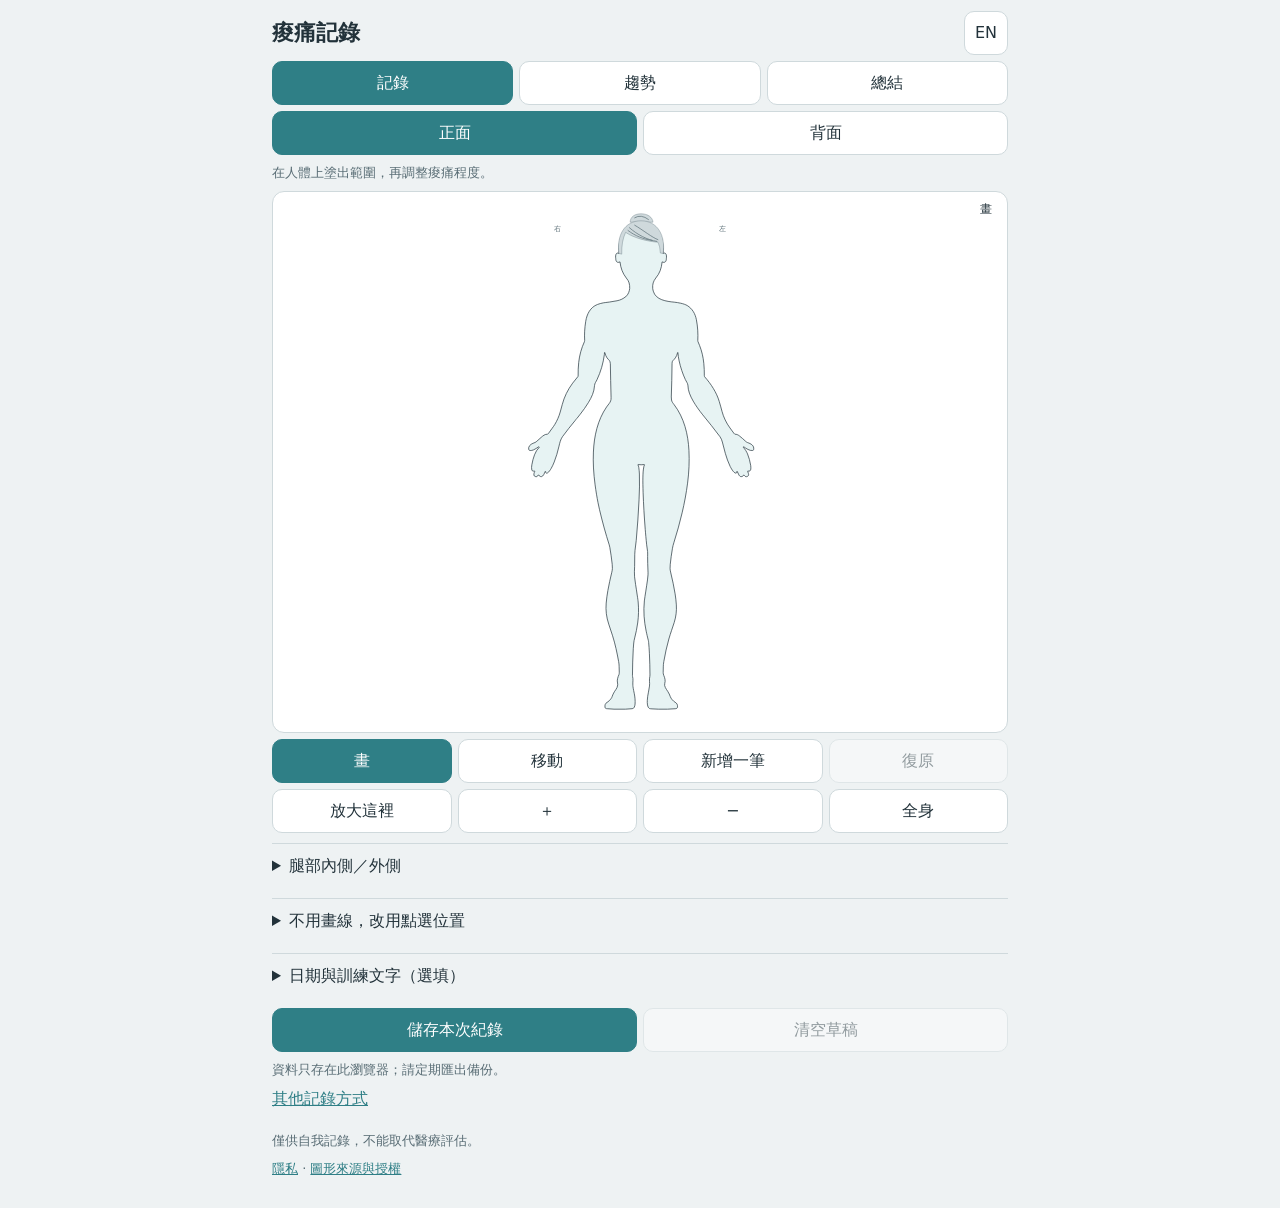
==== commit 8d8b7ace: "feat: simplify to three tabs with adjustable zero-to-ten soreness slider" ====
--- a/index.html
+++ b/index.html
@@ -1,7 +1,7 @@
 <!doctype html><html lang="zh-Hant"><head><meta charset="utf-8"><meta name="viewport" content="width=device-width,initial-scale=1,viewport-fit=cover"><title>痠痛記錄 Soreness Map</title><link rel="icon" href="data:,"><link rel="stylesheet" href="assets/freehand.css"></head>
 <body><main>
 <header><h1 id="title">痠痛記錄</h1><button id="language" type="button">EN</button></header>
-<nav id="navigation" aria-label="頁面"><button data-tab="record" type="button">記錄</button><button data-tab="history" type="button">歷史</button><button data-tab="trend" type="button">趨勢</button><button data-tab="backup" type="button">備份</button></nav>
+<nav id="navigation" aria-label="頁面"><button data-tab="record" type="button">記錄</button><button data-tab="trend" type="button">趨勢</button><button data-tab="history" type="button">總結</button></nav>
 <p id="status" role="status" aria-live="polite"></p><div id="storage-warning" role="alert" hidden></div>
 <section id="record" aria-labelledby="record-title"><h2 id="record-title" class="sr">畫出痠痛範圍</h2>
 <div id="view-controls" class="toolbar"></div>
@@ -16,11 +16,11 @@
 <div class="toolbar"><button id="save" type="button" class="primary"></button><button id="clear" type="button"></button></div>
 <p id="privacy-hint" class="hint"></p><a id="legacy-link" href="legacy.html"></a>
 </section>
-<section id="history" hidden><h2 id="history-title"></h2><div id="history-list"></div><h3 id="legacy-title"></h3><div id="legacy-history"></div></section>
-<section id="trend" hidden><h2 id="trend-title"></h2><p id="trend-hint" class="hint"></p><label id="trend-part-label" for="trend-part"></label><select id="trend-part"></select><div class="toolbar" id="trend-ranges"></div><div id="trend-results"></div><a id="legacy-trend" href="legacy.html"></a></section>
-<section id="backup" hidden><h2 id="backup-title"></h2><p id="backup-hint"></p><div class="toolbar"><button id="export-all" type="button"></button><button id="export-draft" type="button"></button><button id="export-old" type="button"></button></div><p><label><input id="csv-text" type="checkbox"><span id="csv-text-label"></span></label></p><button id="export-csv" type="button"></button><p class="hint" id="csv-hint"></p><label id="import-label" for="import-file"></label><input id="import-file" type="file" accept=".json,application/json"><p id="backup-status" role="status"></p></section>
+<section id="history" hidden><h2 id="history-title"></h2><div id="summary-current"></div><div id="history-list"></div><details id="earlier-records"><summary id="legacy-title"></summary><div id="legacy-history"></div></details><details id="backup-options"><summary id="backup-options-title"></summary><section id="backup"><h2 id="backup-title"></h2><p id="backup-hint"></p><button id="export-all" type="button" class="primary"></button><label id="import-label" for="import-file"></label><input id="import-file" type="file" accept=".json,application/json"><p id="backup-status" role="status"></p><details><summary id="more-backup-title"></summary><div class="toolbar"><button id="export-draft" type="button"></button><button id="export-old" type="button"></button></div><p><label><input id="csv-text" type="checkbox"><span id="csv-text-label"></span></label></p><button id="export-csv" type="button"></button><p class="hint" id="csv-hint"></p><p id="compatibility-hint" class="hint"></p></details></section></details></section>
+<section id="trend" hidden><h2 id="trend-title"></h2><p id="trend-hint" class="hint"></p><label id="trend-part-label" for="trend-part"></label><select id="trend-part"></select><div class="toolbar" id="trend-ranges"></div><div id="trend-results"></div><details><summary id="earlier-trend-title"></summary><a id="legacy-trend" href="legacy.html"></a></details></section>
+
 <footer><p id="medical"></p><a href="PRIVACY.md" id="privacy-link"></a> · <a href="THIRD-PARTY-NOTICES.md" id="art-link"></a></footer>
 </main>
-<section id="editor" aria-labelledby="editor-title" hidden><div class="editor-top"><h2 id="editor-title"></h2><button id="close-editor" type="button"></button></div><div id="scores" class="scores" role="group"></div><details id="stroke-options"><summary id="stroke-options-title"></summary><label id="part-label" for="part"></label><select id="part"></select><label id="note-label" for="note"></label><textarea id="note" maxlength="10000"></textarea></details><button id="remove" type="button"></button></section>
+<section id="editor" aria-labelledby="editor-title" hidden><div class="editor-top"><h2 id="editor-title"></h2><button id="close-editor" type="button"></button></div><label for="severity" id="severity-label"></label><output id="severity-value" for="severity" aria-live="polite"></output><div class="severity-row"><button id="less" type="button" aria-label="降低程度">−</button><input id="severity" type="range" min="0" max="10" step="1" value="0"><button id="more" type="button" aria-label="提高程度">＋</button></div><div class="severity-ends"><span id="zero-label"></span><span id="ten-label"></span></div><details id="stroke-options"><summary id="stroke-options-title"></summary><label id="part-label" for="part"></label><select id="part"></select><label id="note-label" for="note"></label><textarea id="note" maxlength="10000"></textarea></details><button id="remove" type="button"></button></section>
 <script src="assets/female-map.js"></script><script src="prototypes/detailed-locations.js"></script><script src="assets/freehand-art.js"></script><script src="assets/freehand-data.js"></script><script src="assets/freehand-app.js"></script>
 </body></html>
--- a/assets/freehand.css
+++ b/assets/freehand.css
@@ -1,3 +1,5 @@
 :root{--bg:#eef2f3;--card:#fff;--ink:#22323a;--mut:#596d75;--line:#cfd9dc;--acc:#2f7f86;--tint:#e7f3f3;--accentText:#fff;color-scheme:light}
 @media(prefers-color-scheme:dark){:root{--bg:#121c1e;--card:#1b2a2d;--ink:#e6eff0;--mut:#a6bbc0;--line:#42595f;--acc:#5fc0c8;--tint:#233f42;--accentText:#0b1d20;color-scheme:dark}}
 *{box-sizing:border-box}body{margin:0;background:var(--bg);color:var(--ink);font:16px/1.5 system-ui,'PingFang TC',sans-serif}main{max-width:760px;margin:auto;padding:10px 12px 30px}header,.editor-top{display:flex;align-items:center;justify-content:space-between;gap:8px}h1{font-size:22px;margin:6px 0}h2{font-size:18px;margin:8px 0}h3{font-size:16px}button,input,select,textarea{font:inherit;color:inherit}button,select{min-height:44px;padding:8px 10px;border:1px solid var(--line);border-radius:10px;background:var(--card);cursor:pointer}button:disabled{opacity:.45;cursor:default}button.on,.primary{background:var(--acc);color:var(--accentText);border-color:var(--acc)}button:focus-visible,a:focus-visible,select:focus-visible,input:focus-visible,summary:focus-visible,svg:focus-visible,textarea:focus-visible{outline:3px solid var(--acc);outline-offset:2px}nav,.toolbar{display:flex;gap:6px;flex-wrap:wrap;margin:6px 0}nav button{flex:1}.toolbar button{flex:1}p{margin:8px 0}.hint,footer{font-size:13px;color:var(--mut)}#status:empty{display:none}#status,#storage-warning{border-radius:8px;background:var(--tint);padding:8px}#storage-warning{border:2px solid var(--acc)}.canvas-wrap{position:relative;border:1px solid var(--line);border-radius:12px;background:var(--card);overflow:hidden}#drawing{display:block;width:100%;height:55dvh;min-height:280px;max-height:600px;touch-action:none;user-select:none;-webkit-user-select:none}.outline{fill:var(--tint);stroke:var(--ink);stroke-width:2;pointer-events:none}.hair{fill:var(--line);stroke:var(--mut);stroke-width:1;pointer-events:none}.hairline{fill:none;stroke:var(--mut);stroke-width:2;pointer-events:none}.paint{fill:none;stroke-linecap:round;stroke-linejoin:round;opacity:.7;cursor:pointer}.paint.active{filter:drop-shadow(0 0 2px var(--ink));opacity:1}.paint.unrated{stroke-dasharray:4 3}.paint-outline{fill:none;stroke:var(--ink);stroke-linecap:round;stroke-linejoin:round;pointer-events:none}.number{font:700 15px system-ui;text-anchor:middle;dominant-baseline:central;fill:var(--ink);pointer-events:none}.number-bg{fill:var(--card);stroke:var(--ink);stroke-width:1;pointer-events:none}.surface-label{font:20px system-ui;fill:var(--mut);text-anchor:middle;pointer-events:none}#mode-label{position:absolute;right:8px;top:6px;background:var(--card);border-radius:6px;padding:2px 7px;font-size:12px;pointer-events:none}details{margin:10px 0;border-top:1px solid var(--line)}summary{padding:10px 0;min-height:44px;cursor:pointer}label{display:block;margin:8px 0 4px;font-size:14px}select,input[type=date],input:not([type]),textarea{width:100%;padding:8px;border:1px solid var(--line);border-radius:8px;background:var(--card)}input[type=range]{min-height:44px;width:100%}textarea{min-height:64px}a{color:var(--acc)}footer{margin-top:20px}.stroke-row{display:flex;gap:8px;align-items:center;margin:6px 0}.stroke-row button{flex:1;text-align:left}.stroke-row small{white-space:nowrap}.entry{background:var(--card);padding:12px;margin:10px 0;border:1px solid var(--line);border-radius:12px}.history-map{display:block;width:100%;height:270px}.trend-row{padding:8px;border-bottom:1px solid var(--line)}#editor{position:fixed;bottom:0;left:50%;transform:translateX(-50%);width:min(760px,100%);z-index:10;padding:8px 12px calc(8px + env(safe-area-inset-bottom));background:var(--card);border:2px solid var(--acc);border-radius:14px 14px 0 0;max-height:48dvh;overflow:auto;box-shadow:0 -4px 16px #0002}#editor h2{font-size:16px;margin:0}.scores{display:grid;grid-template-columns:repeat(5,minmax(0,1fr));gap:3px;margin:8px 0}.scores button{padding:6px 0;min-width:0}#editor>button{min-height:40px}body.editing{padding-bottom:260px}.sr{position:absolute;width:1px;height:1px;overflow:hidden;clip-path:inset(50%)}[hidden]{display:none!important}@media(max-width:360px){button{padding:7px;font-size:14px}.scores{gap:2px}}@media(min-width:800px){#drawing{height:60dvh}#editor{width:430px;left:auto;right:16px;transform:none;border-radius:14px;bottom:12px}}
+
+.severity-row{display:flex;gap:10px;align-items:center}.severity-row input{flex:1;min-width:0;accent-color:var(--acc)}.severity-row button{width:44px;flex-shrink:0}.severity-ends{display:flex;justify-content:space-between;font-size:13px;color:var(--mut);margin:0 0 8px}#severity-value{font-size:20px;font-weight:700;color:var(--acc)}input[type=file]{max-width:100%;width:100%;font-size:14px}#backup>button{width:100%}
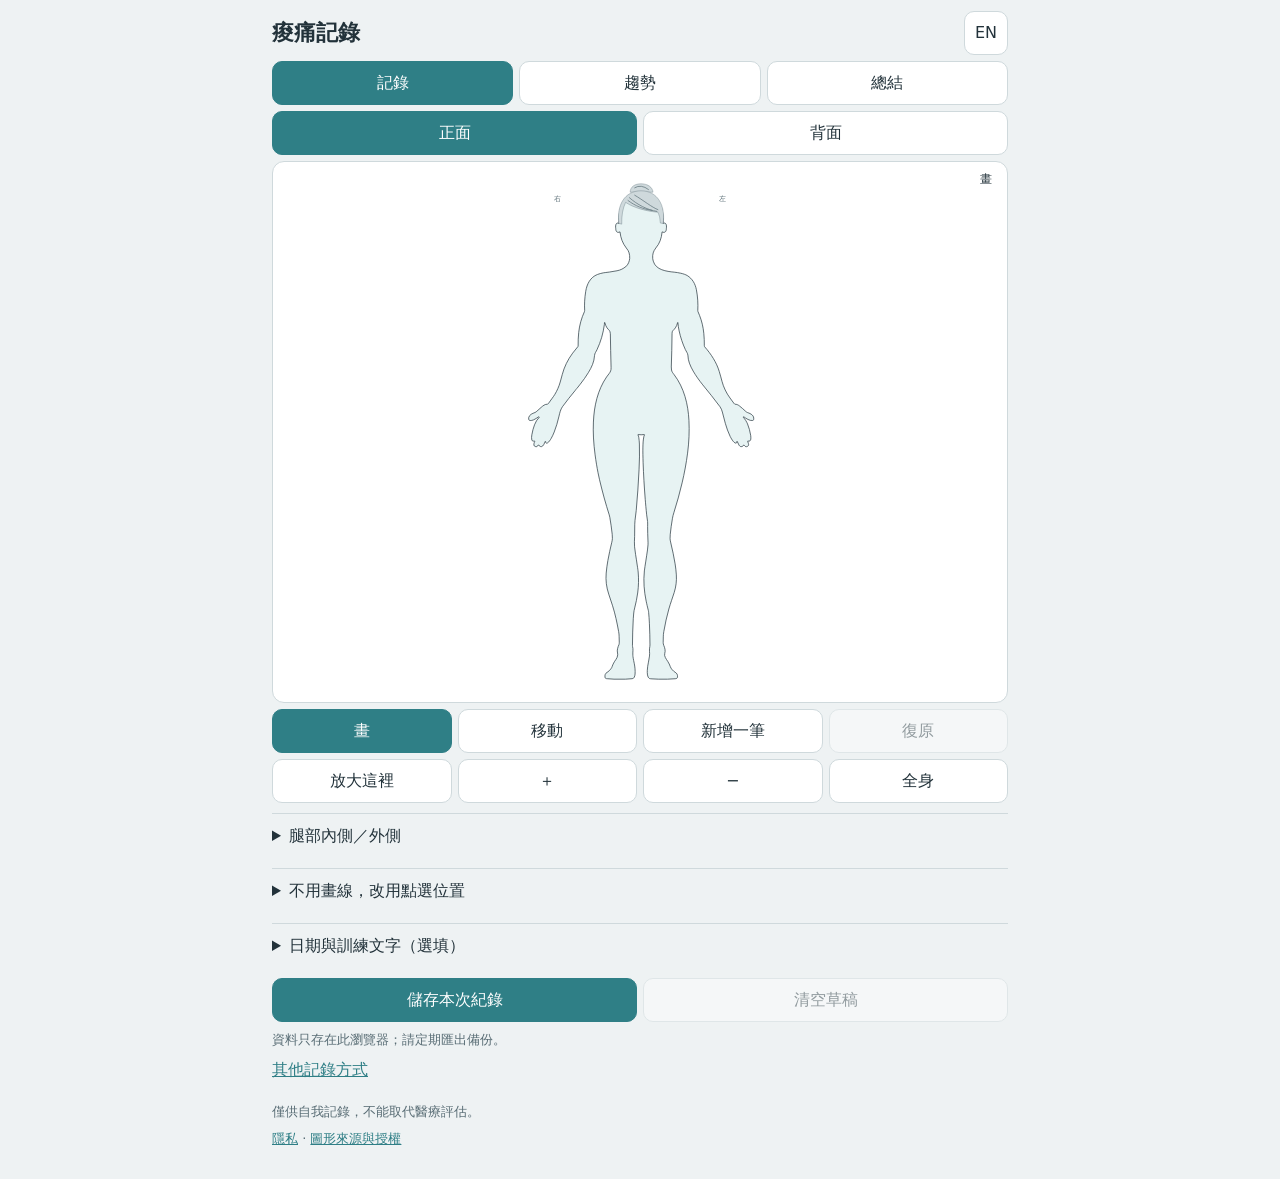
==== commit 4effe328: "feat: infer surface locations and show visual summary and glanceable trends" ====
--- a/index.html
+++ b/index.html
@@ -5,7 +5,7 @@
 <p id="status" role="status" aria-live="polite"></p><div id="storage-warning" role="alert" hidden></div>
 <section id="record" aria-labelledby="record-title"><h2 id="record-title" class="sr">畫出痠痛範圍</h2>
 <div id="view-controls" class="toolbar"></div>
-<p id="draw-hint" class="hint"></p>
+<p id="draw-hint" class="hint" hidden></p>
 <div class="canvas-wrap"><svg id="drawing" role="group" tabindex="0" aria-label="痠痛範圍畫布"></svg><span id="mode-label"></span></div>
 <div id="tools" class="toolbar"></div>
 <div id="zoom-tools" class="toolbar"></div>
@@ -16,11 +16,11 @@
 <div class="toolbar"><button id="save" type="button" class="primary"></button><button id="clear" type="button"></button></div>
 <p id="privacy-hint" class="hint"></p><a id="legacy-link" href="legacy.html"></a>
 </section>
-<section id="history" hidden><h2 id="history-title"></h2><div id="summary-current"></div><div id="history-list"></div><details id="earlier-records"><summary id="legacy-title"></summary><div id="legacy-history"></div></details><details id="backup-options"><summary id="backup-options-title"></summary><section id="backup"><h2 id="backup-title"></h2><p id="backup-hint"></p><button id="export-all" type="button" class="primary"></button><label id="import-label" for="import-file"></label><input id="import-file" type="file" accept=".json,application/json"><p id="backup-status" role="status"></p><details><summary id="more-backup-title"></summary><div class="toolbar"><button id="export-draft" type="button"></button><button id="export-old" type="button"></button></div><p><label><input id="csv-text" type="checkbox"><span id="csv-text-label"></span></label></p><button id="export-csv" type="button"></button><p class="hint" id="csv-hint"></p><p id="compatibility-hint" class="hint"></p></details></section></details></section>
-<section id="trend" hidden><h2 id="trend-title"></h2><p id="trend-hint" class="hint"></p><label id="trend-part-label" for="trend-part"></label><select id="trend-part"></select><div class="toolbar" id="trend-ranges"></div><div id="trend-results"></div><details><summary id="earlier-trend-title"></summary><a id="legacy-trend" href="legacy.html"></a></details></section>
+<section id="history" hidden><h2 id="history-title"></h2><div id="summary-current"></div><div id="history-list"></div><details id="earlier-records"><summary id="legacy-title"></summary><div id="legacy-history"></div></details><details id="backup-options"><summary id="backup-options-title"></summary><section id="backup"><h2 id="backup-title" class="sr"></h2><p id="backup-hint"></p><button id="export-all" type="button" class="primary"></button><label id="import-label" for="import-file"></label><input id="import-file" type="file" accept=".json,application/json"><p id="backup-status" role="status"></p><details><summary id="more-backup-title"></summary><div class="toolbar"><button id="export-draft" type="button"></button><button id="export-old" type="button"></button></div><p><label><input id="csv-text" type="checkbox"><span id="csv-text-label"></span></label></p><button id="export-csv" type="button"></button><p class="hint" id="csv-hint"></p><p id="compatibility-hint" class="hint"></p></details></section></details></section>
+<section id="trend" hidden><h2 id="trend-title"></h2><p id="trend-hint" class="hint"></p><div class="toolbar" id="trend-ranges"></div><div id="trend-overview"></div><details id="trend-details"><summary id="trend-details-title"></summary><label id="trend-part-label" for="trend-part"></label><select id="trend-part"></select><div id="trend-results"></div></details><details><summary id="earlier-trend-title"></summary><a id="legacy-trend" href="legacy.html"></a></details></section>
 
 <footer><p id="medical"></p><a href="PRIVACY.md" id="privacy-link"></a> · <a href="THIRD-PARTY-NOTICES.md" id="art-link"></a></footer>
 </main>
 <section id="editor" aria-labelledby="editor-title" hidden><div class="editor-top"><h2 id="editor-title"></h2><button id="close-editor" type="button"></button></div><label for="severity" id="severity-label"></label><output id="severity-value" for="severity" aria-live="polite"></output><div class="severity-row"><button id="less" type="button" aria-label="降低程度">−</button><input id="severity" type="range" min="0" max="10" step="1" value="0"><button id="more" type="button" aria-label="提高程度">＋</button></div><div class="severity-ends"><span id="zero-label"></span><span id="ten-label"></span></div><details id="stroke-options"><summary id="stroke-options-title"></summary><label id="part-label" for="part"></label><select id="part"></select><label id="note-label" for="note"></label><textarea id="note" maxlength="10000"></textarea></details><button id="remove" type="button"></button></section>
-<script src="assets/female-map.js"></script><script src="prototypes/detailed-locations.js"></script><script src="assets/freehand-art.js"></script><script src="assets/freehand-data.js"></script><script src="assets/freehand-app.js"></script>
+<script src="assets/female-map.js"></script><script src="prototypes/detailed-locations.js"></script><script src="assets/freehand-art.js"></script><script src="assets/freehand-data.js"></script><script src="assets/freehand-location.js"></script><script src="assets/freehand-trend.js"></script><script src="assets/freehand-app.js"></script>
 </body></html>
--- a/assets/freehand.css
+++ b/assets/freehand.css
@@ -3,3 +3,7 @@
 *{box-sizing:border-box}body{margin:0;background:var(--bg);color:var(--ink);font:16px/1.5 system-ui,'PingFang TC',sans-serif}main{max-width:760px;margin:auto;padding:10px 12px 30px}header,.editor-top{display:flex;align-items:center;justify-content:space-between;gap:8px}h1{font-size:22px;margin:6px 0}h2{font-size:18px;margin:8px 0}h3{font-size:16px}button,input,select,textarea{font:inherit;color:inherit}button,select{min-height:44px;padding:8px 10px;border:1px solid var(--line);border-radius:10px;background:var(--card);cursor:pointer}button:disabled{opacity:.45;cursor:default}button.on,.primary{background:var(--acc);color:var(--accentText);border-color:var(--acc)}button:focus-visible,a:focus-visible,select:focus-visible,input:focus-visible,summary:focus-visible,svg:focus-visible,textarea:focus-visible{outline:3px solid var(--acc);outline-offset:2px}nav,.toolbar{display:flex;gap:6px;flex-wrap:wrap;margin:6px 0}nav button{flex:1}.toolbar button{flex:1}p{margin:8px 0}.hint,footer{font-size:13px;color:var(--mut)}#status:empty{display:none}#status,#storage-warning{border-radius:8px;background:var(--tint);padding:8px}#storage-warning{border:2px solid var(--acc)}.canvas-wrap{position:relative;border:1px solid var(--line);border-radius:12px;background:var(--card);overflow:hidden}#drawing{display:block;width:100%;height:55dvh;min-height:280px;max-height:600px;touch-action:none;user-select:none;-webkit-user-select:none}.outline{fill:var(--tint);stroke:var(--ink);stroke-width:2;pointer-events:none}.hair{fill:var(--line);stroke:var(--mut);stroke-width:1;pointer-events:none}.hairline{fill:none;stroke:var(--mut);stroke-width:2;pointer-events:none}.paint{fill:none;stroke-linecap:round;stroke-linejoin:round;opacity:.7;cursor:pointer}.paint.active{filter:drop-shadow(0 0 2px var(--ink));opacity:1}.paint.unrated{stroke-dasharray:4 3}.paint-outline{fill:none;stroke:var(--ink);stroke-linecap:round;stroke-linejoin:round;pointer-events:none}.number{font:700 15px system-ui;text-anchor:middle;dominant-baseline:central;fill:var(--ink);pointer-events:none}.number-bg{fill:var(--card);stroke:var(--ink);stroke-width:1;pointer-events:none}.surface-label{font:20px system-ui;fill:var(--mut);text-anchor:middle;pointer-events:none}#mode-label{position:absolute;right:8px;top:6px;background:var(--card);border-radius:6px;padding:2px 7px;font-size:12px;pointer-events:none}details{margin:10px 0;border-top:1px solid var(--line)}summary{padding:10px 0;min-height:44px;cursor:pointer}label{display:block;margin:8px 0 4px;font-size:14px}select,input[type=date],input:not([type]),textarea{width:100%;padding:8px;border:1px solid var(--line);border-radius:8px;background:var(--card)}input[type=range]{min-height:44px;width:100%}textarea{min-height:64px}a{color:var(--acc)}footer{margin-top:20px}.stroke-row{display:flex;gap:8px;align-items:center;margin:6px 0}.stroke-row button{flex:1;text-align:left}.stroke-row small{white-space:nowrap}.entry{background:var(--card);padding:12px;margin:10px 0;border:1px solid var(--line);border-radius:12px}.history-map{display:block;width:100%;height:270px}.trend-row{padding:8px;border-bottom:1px solid var(--line)}#editor{position:fixed;bottom:0;left:50%;transform:translateX(-50%);width:min(760px,100%);z-index:10;padding:8px 12px calc(8px + env(safe-area-inset-bottom));background:var(--card);border:2px solid var(--acc);border-radius:14px 14px 0 0;max-height:48dvh;overflow:auto;box-shadow:0 -4px 16px #0002}#editor h2{font-size:16px;margin:0}.scores{display:grid;grid-template-columns:repeat(5,minmax(0,1fr));gap:3px;margin:8px 0}.scores button{padding:6px 0;min-width:0}#editor>button{min-height:40px}body.editing{padding-bottom:260px}.sr{position:absolute;width:1px;height:1px;overflow:hidden;clip-path:inset(50%)}[hidden]{display:none!important}@media(max-width:360px){button{padding:7px;font-size:14px}.scores{gap:2px}}@media(min-width:800px){#drawing{height:60dvh}#editor{width:430px;left:auto;right:16px;transform:none;border-radius:14px;bottom:12px}}
 
 .severity-row{display:flex;gap:10px;align-items:center}.severity-row input{flex:1;min-width:0;accent-color:var(--acc)}.severity-row button{width:44px;flex-shrink:0}.severity-ends{display:flex;justify-content:space-between;font-size:13px;color:var(--mut);margin:0 0 8px}#severity-value{font-size:20px;font-weight:700;color:var(--acc)}input[type=file]{max-width:100%;width:100%;font-size:14px}#backup>button{width:100%}
+
+.summary-map{display:block;width:100%;height:55dvh;min-height:280px;max-height:600px;background:var(--card);border:1px solid var(--line);border-radius:12px}.summary-surfaces{display:grid;grid-template-columns:repeat(auto-fit,minmax(min(100%,260px),1fr));gap:12px}.summary-surface{min-width:0}[data-summary-stroke]{cursor:pointer}[data-summary-stroke]:focus-visible{outline:none}[data-summary-stroke]:focus-visible .paint{filter:drop-shadow(0 0 3px var(--ink))}
+
+.trend-card{background:var(--card);border:1px solid var(--line);border-radius:14px;padding:14px;margin:12px 0}.trend-card h3{margin:0 0 4px}.trend-latest{display:flex;align-items:center;gap:18px;flex-wrap:wrap}.trend-latest strong{font-size:38px;line-height:1.2}.trend-latest small{font-size:16px;color:var(--mut)}.trend-chart{width:100%;height:125px;display:block}.trend-chart text{font:12px system-ui;fill:var(--mut)}.trend-grid{fill:none;stroke:var(--line);stroke-width:1}
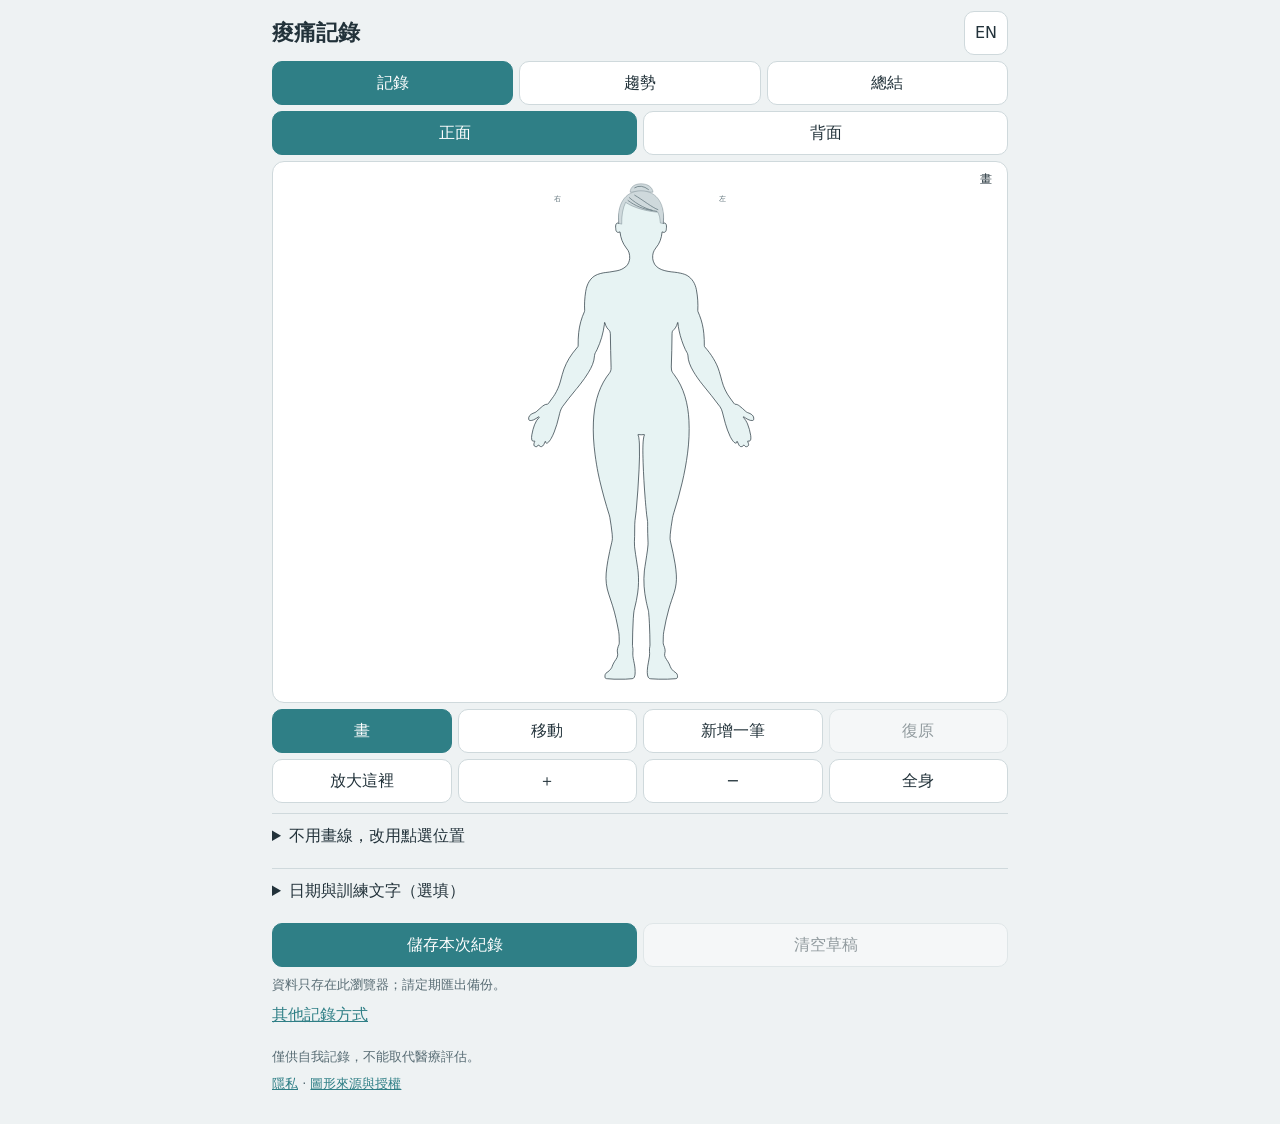
==== commit 2ce3b180: "feat: simplify to whole-body drawing and anatomical summary" ====
--- a/index.html
+++ b/index.html
@@ -9,7 +9,7 @@
 <div class="canvas-wrap"><svg id="drawing" role="group" tabindex="0" aria-label="痠痛範圍畫布"></svg><span id="mode-label"></span></div>
 <div id="tools" class="toolbar"></div>
 <div id="zoom-tools" class="toolbar"></div>
-<details id="surfaces"><summary id="surfaces-title"></summary><p id="surface-hint" class="hint"></p><div id="leg-views" class="toolbar"></div></details>
+
 <details id="point-alternative"><summary id="point-title"></summary><p id="point-hint" class="hint"></p><div class="toolbar"><label id="point-x-label" for="point-x"></label><input id="point-x" type="range" min="0" max="100" value="50"><label id="point-y-label" for="point-y"></label><input id="point-y" type="range" min="0" max="100" value="50"></div><button id="add-point" type="button"></button></details>
 <div id="stroke-list"></div>
 <details><summary id="entry-options-title"></summary><label id="date-label" for="date"></label><input id="date" type="date"><label id="workout-label" for="workout"></label><input id="workout" maxlength="10000"></details>
@@ -22,5 +22,5 @@
 <footer><p id="medical"></p><a href="PRIVACY.md" id="privacy-link"></a> · <a href="THIRD-PARTY-NOTICES.md" id="art-link"></a></footer>
 </main>
 <section id="editor" aria-labelledby="editor-title" hidden><div class="editor-top"><h2 id="editor-title"></h2><button id="close-editor" type="button"></button></div><label for="severity" id="severity-label"></label><output id="severity-value" for="severity" aria-live="polite"></output><div class="severity-row"><button id="less" type="button" aria-label="降低程度">−</button><input id="severity" type="range" min="0" max="10" step="1" value="0"><button id="more" type="button" aria-label="提高程度">＋</button></div><div class="severity-ends"><span id="zero-label"></span><span id="ten-label"></span></div><details id="stroke-options"><summary id="stroke-options-title"></summary><label id="part-label" for="part"></label><select id="part"></select><label id="note-label" for="note"></label><textarea id="note" maxlength="10000"></textarea></details><button id="remove" type="button"></button></section>
-<script src="assets/female-map.js"></script><script src="prototypes/detailed-locations.js"></script><script src="assets/freehand-art.js"></script><script src="assets/freehand-data.js"></script><script src="assets/freehand-location.js"></script><script src="assets/freehand-trend.js"></script><script src="assets/freehand-app.js"></script>
+<script src="assets/female-map.js"></script><script src="prototypes/detailed-locations.js"></script><script src="assets/freehand-art.js"></script><script src="assets/freehand-data.js"></script><script src="assets/freehand-location.js"></script><script src="assets/freehand-trend.js"></script><script src="assets/freehand-summary-geometry.js"></script><script src="assets/freehand-summary.js"></script><script src="assets/freehand-app.js"></script>
 </body></html>
--- a/assets/freehand.css
+++ b/assets/freehand.css
@@ -7,3 +7,7 @@
 .summary-map{display:block;width:100%;height:55dvh;min-height:280px;max-height:600px;background:var(--card);border:1px solid var(--line);border-radius:12px}.summary-surfaces{display:grid;grid-template-columns:repeat(auto-fit,minmax(min(100%,260px),1fr));gap:12px}.summary-surface{min-width:0}[data-summary-stroke]{cursor:pointer}[data-summary-stroke]:focus-visible{outline:none}[data-summary-stroke]:focus-visible .paint{filter:drop-shadow(0 0 3px var(--ink))}
 
 .trend-card{background:var(--card);border:1px solid var(--line);border-radius:14px;padding:14px;margin:12px 0}.trend-card h3{margin:0 0 4px}.trend-latest{display:flex;align-items:center;gap:18px;flex-wrap:wrap}.trend-latest strong{font-size:38px;line-height:1.2}.trend-latest small{font-size:16px;color:var(--mut)}.trend-chart{width:100%;height:125px;display:block}.trend-chart text{font:12px system-ui;fill:var(--mut)}.trend-grid{fill:none;stroke:var(--line);stroke-width:1}
+
+.summary-surfaces{display:grid;grid-template-columns:repeat(2,minmax(0,1fr));gap:12px}.summary-surface{min-width:0}.summary-surface h3{text-align:center}.summary-map{height:350px;width:100%}.anatomy-note{padding:10px 14px;border-left:3px solid #59bbc1;margin:8px 0 16px}.anatomy-note small,.anatomy-note strong{display:block}.anatomy-note small{opacity:.7;margin-bottom:4px}
+
+.summary-hit{fill:none;stroke:transparent;stroke-linecap:round;stroke-linejoin:round;pointer-events:stroke}
